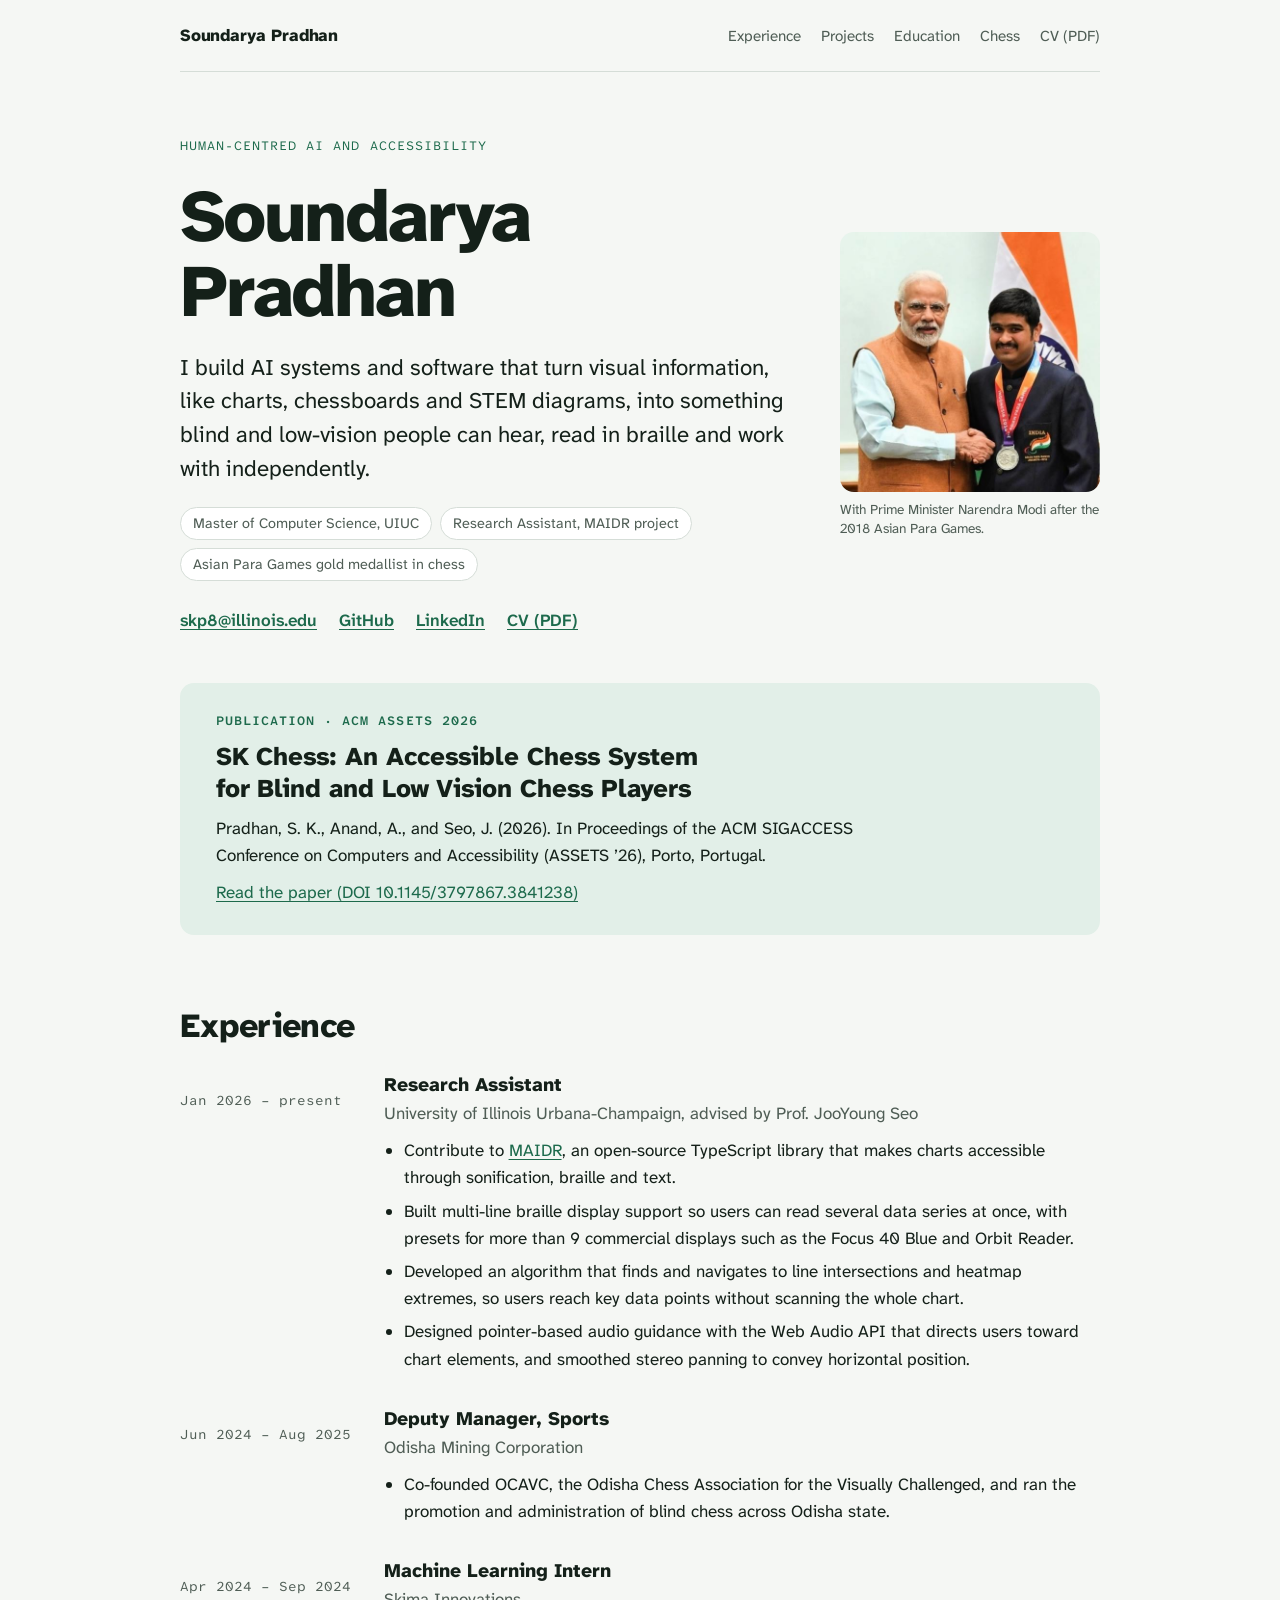
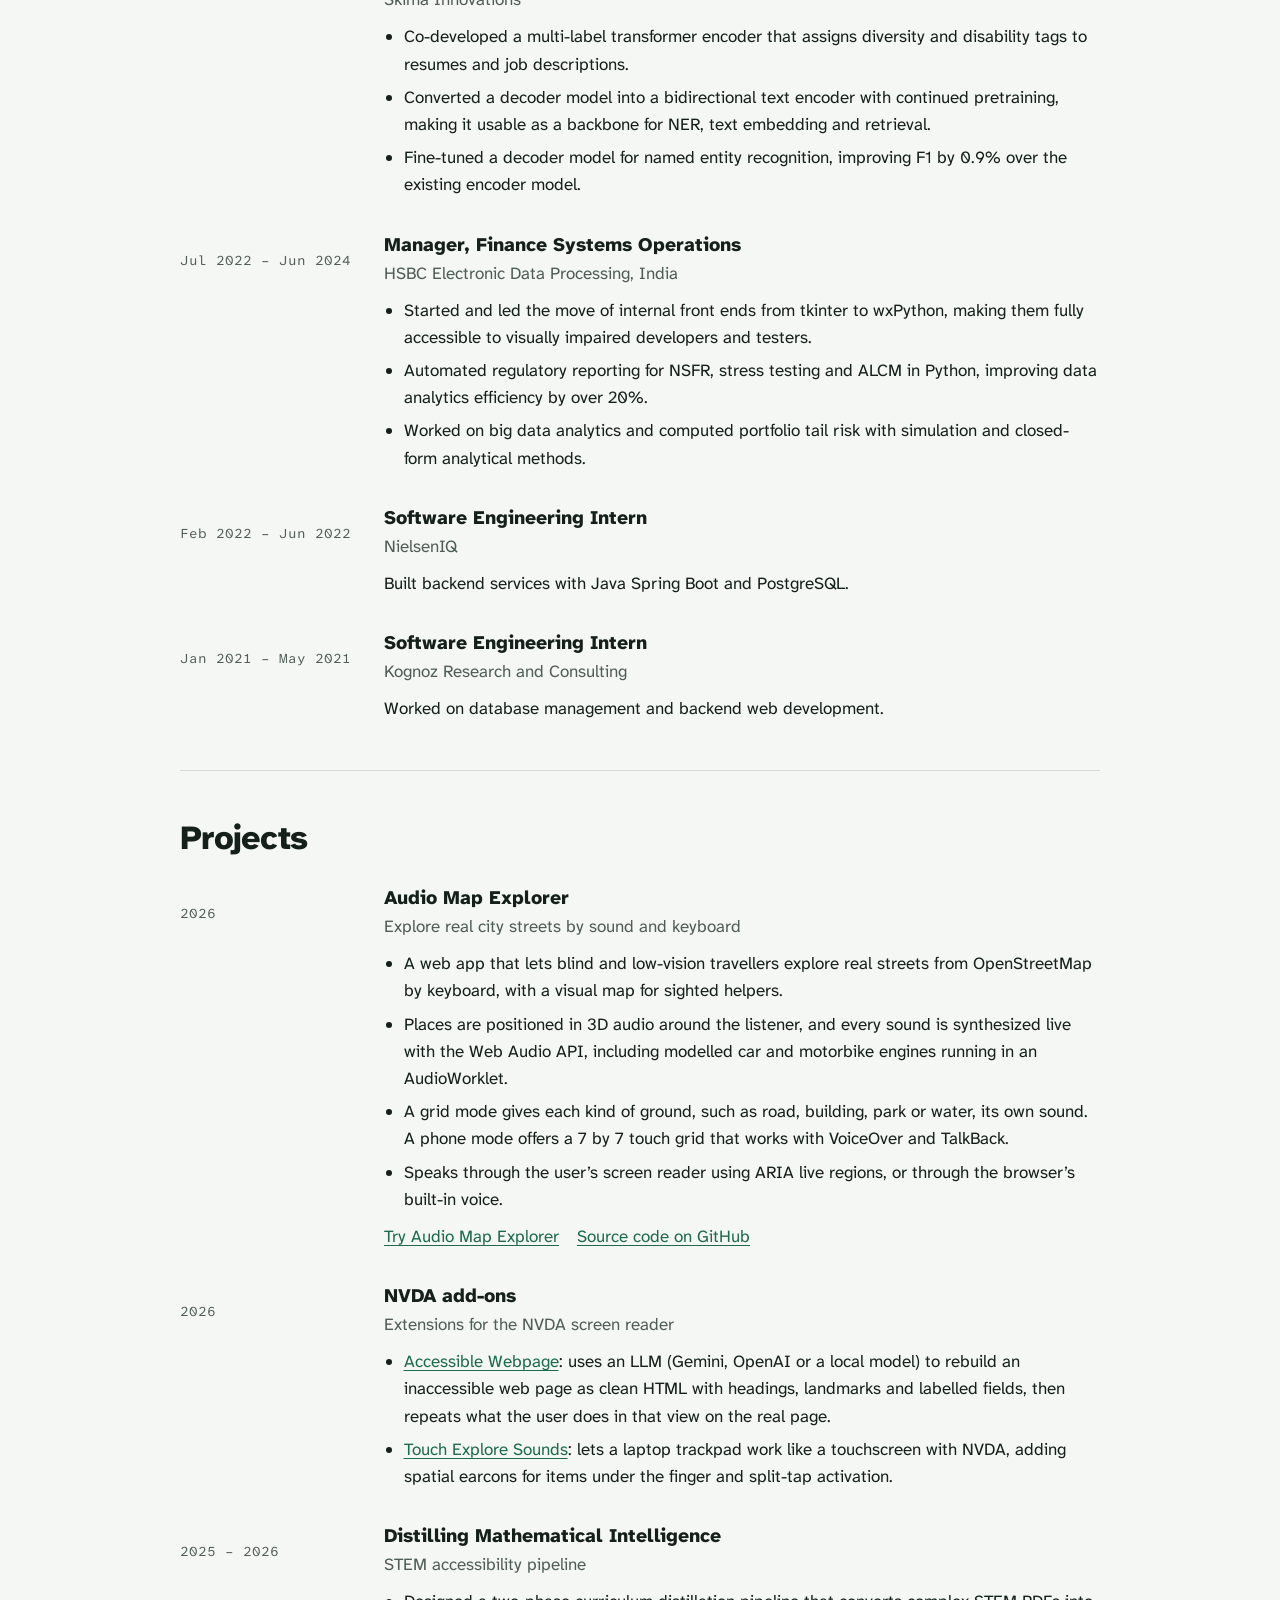
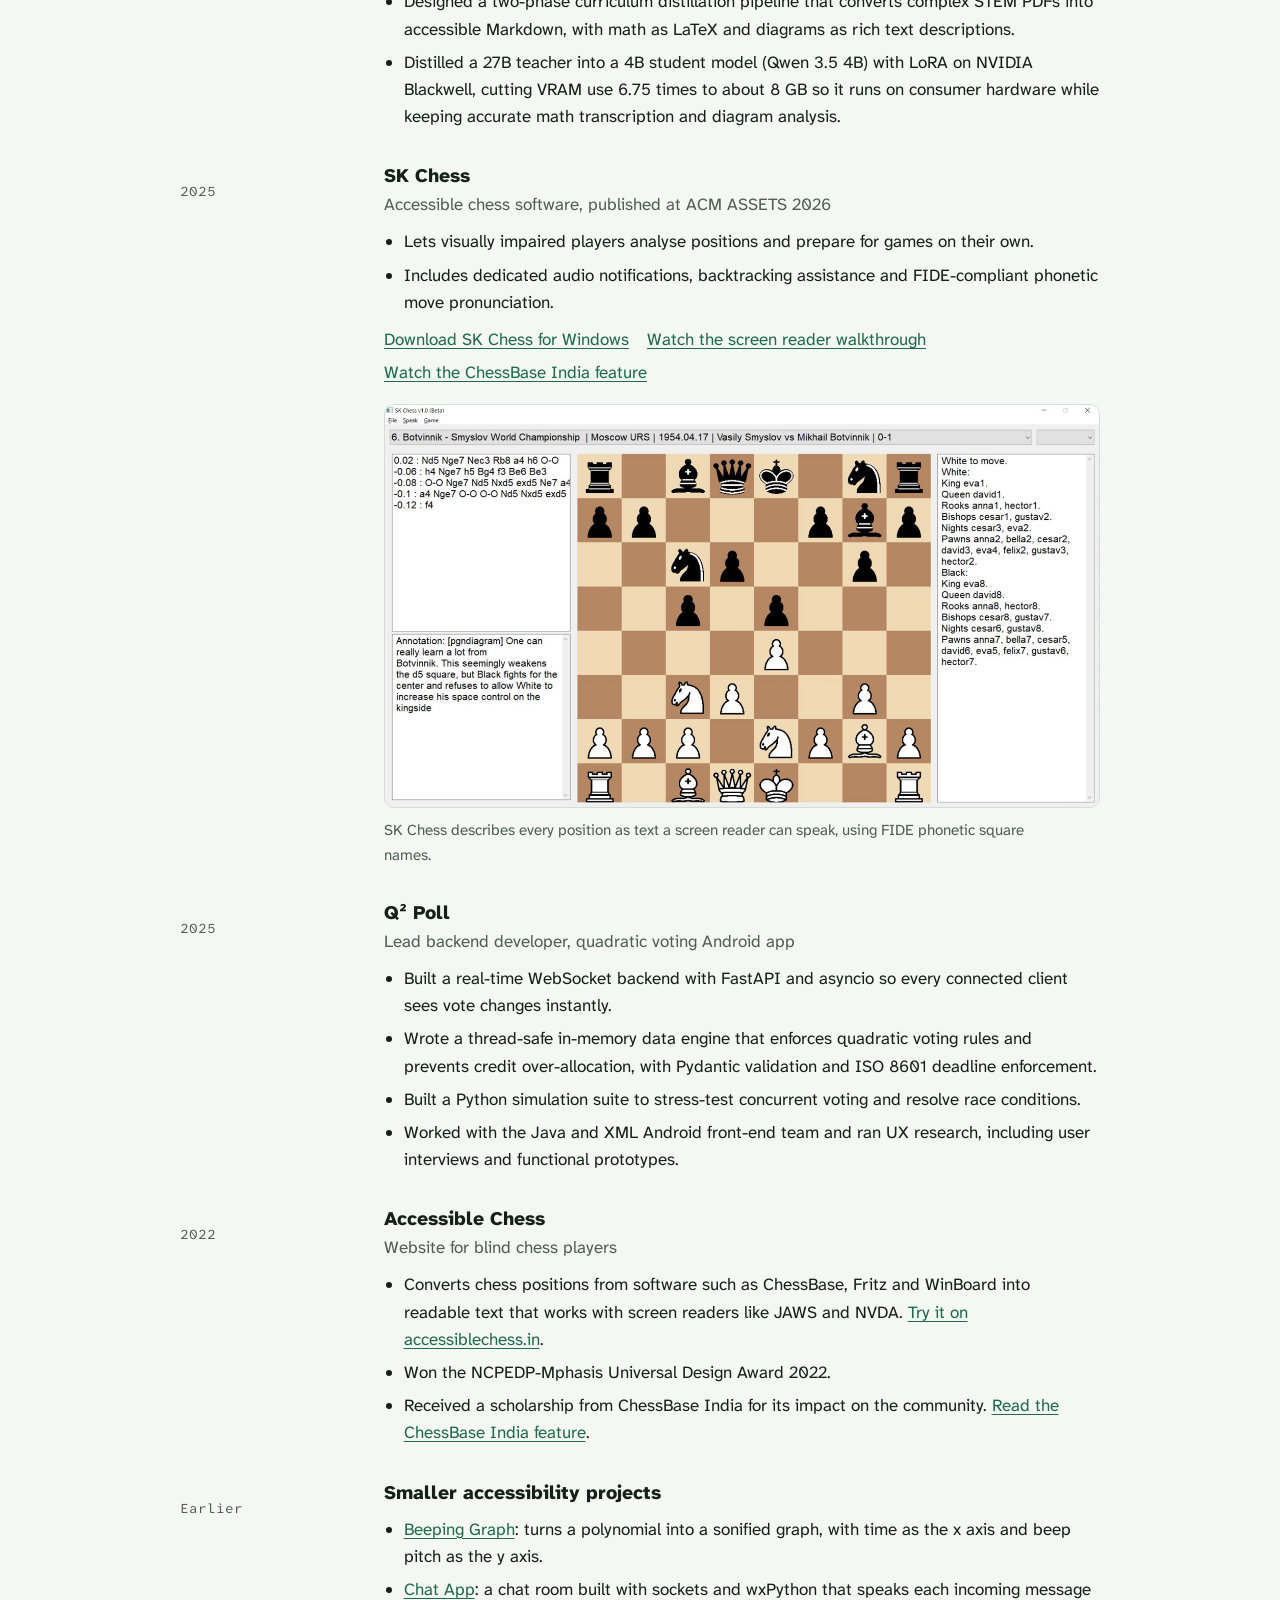
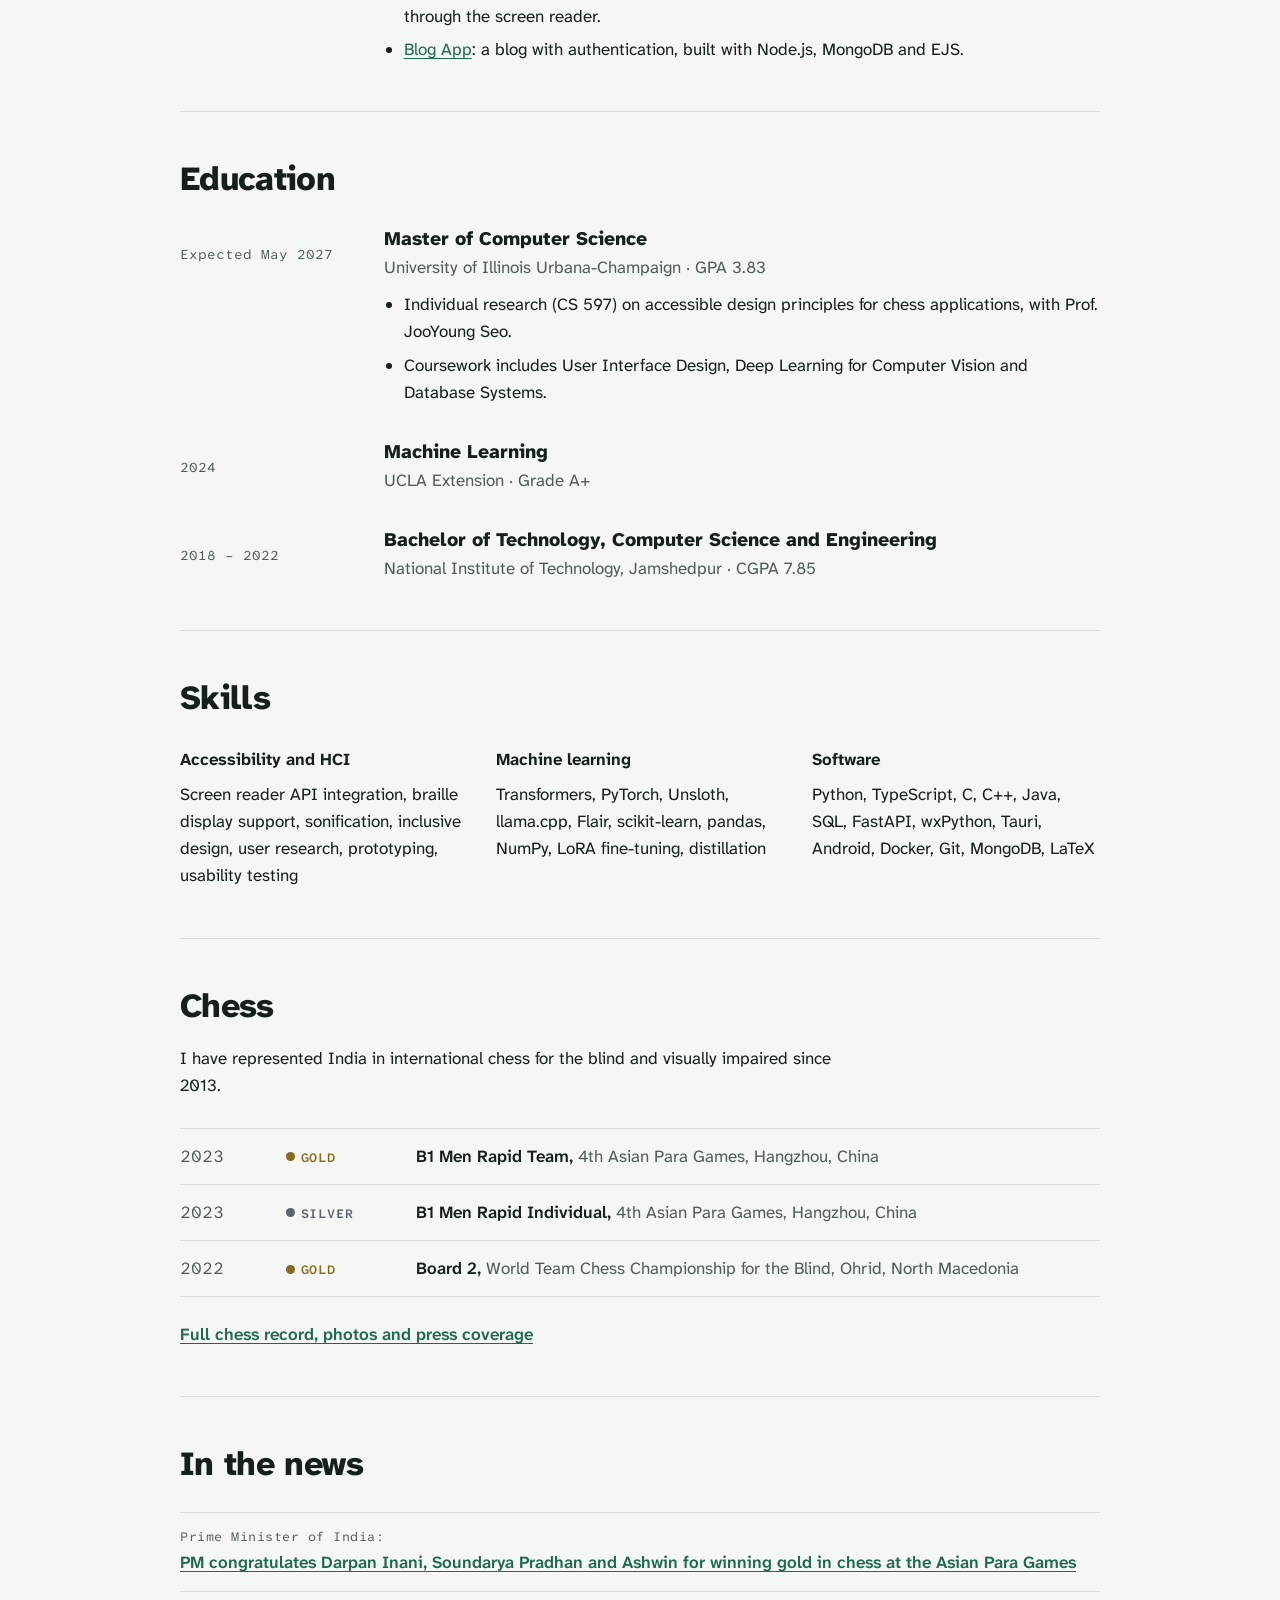
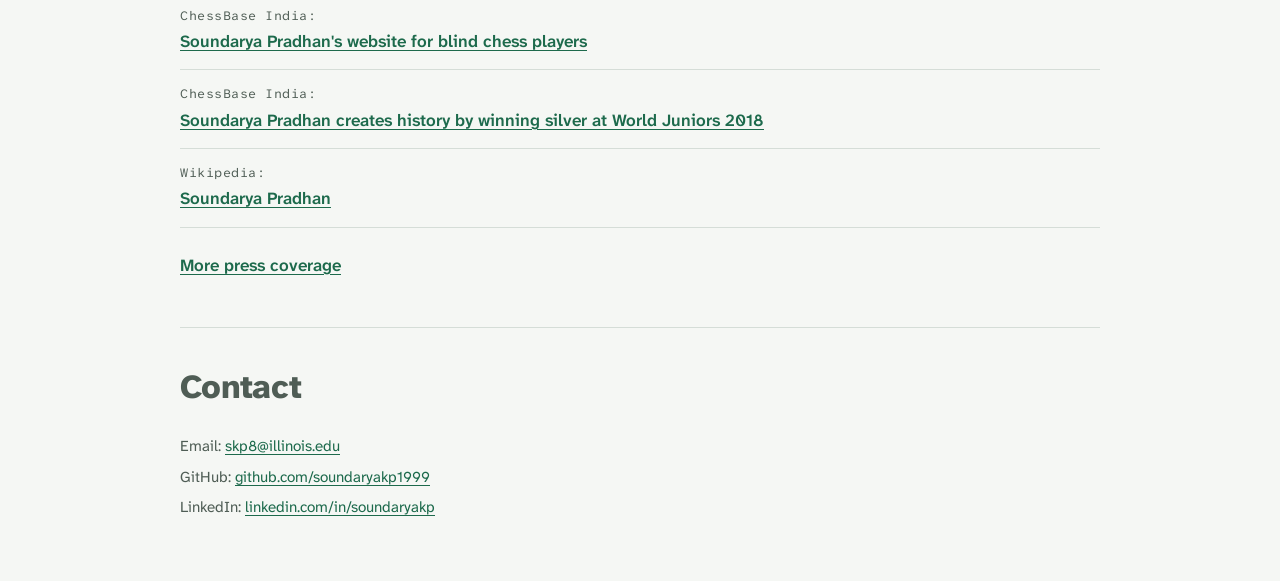
==== index.html @ 27299bbc "Add personal website Home page with research, experience, projects and education, and a chess page w" ====
<!doctype html>
<html lang="en">
<head>
<meta charset="utf-8">
<meta name="viewport" content="width=device-width, initial-scale=1, viewport-fit=cover">
<meta name="description" content="Soundarya Pradhan: UIUC computer science master's student building accessible AI and software for blind and low-vision people, and international para chess medallist.">
<title>Soundarya Pradhan</title>
<link rel="preconnect" href="https://fonts.googleapis.com">
<link rel="preconnect" href="https://fonts.gstatic.com" crossorigin>
<link rel="stylesheet" href="https://fonts.googleapis.com/css2?family=Atkinson+Hyperlegible+Mono:wght@400;600&family=Atkinson+Hyperlegible+Next:ital,wght@0,400;0,600;0,800;1,400&display=swap">
<link rel="stylesheet" href="styles.css">
</head>
<body>
<a class="skip" href="#main">Skip to main content</a>

<div class="wrap">
  <header class="site-header">
    <a class="wordmark" href="index.html">Soundarya Pradhan</a>
    <nav aria-label="Site">
      <ul>
        <li><a href="#experience">Experience</a></li>
        <li><a href="#projects">Projects</a></li>
        <li><a href="#education">Education</a></li>
        <li><a href="chess.html">Chess</a></li>
        <li><a href="Soundarya-Pradhan-CV.pdf">CV (PDF)</a></li>
      </ul>
    </nav>
  </header>

  <main id="main">
    <div class="hero hero-split">
     <div class="hero-text">
      <p class="eyebrow">Human-centred AI and accessibility</p>
      <h1>Soundarya Pradhan</h1>
      <p class="lede">I build AI systems and software that turn visual information, like charts, chessboards and STEM diagrams, into something blind and low-vision people can hear, read in braille and work with independently.</p>
      <ul class="roles" aria-label="Current roles">
        <li>Master of Computer Science, UIUC</li>
        <li>Research Assistant, MAIDR project</li>
        <li>Asian Para Games gold medallist in chess</li>
      </ul>
      <ul class="contact-links" aria-label="Contact and profiles">
        <li><a href="mailto:skp8@illinois.edu">skp8@illinois.edu</a></li>
        <li><a href="https://github.com/soundaryakp1999">GitHub</a></li>
        <li><a href="https://www.linkedin.com/in/soundaryakp">LinkedIn</a></li>
        <li><a href="Soundarya-Pradhan-CV.pdf">CV (PDF)</a></li>
      </ul>
     </div>
      <figure class="portrait">
        <img src="images/soundarya-with-pm-2018.jpg" width="540" height="540"
             alt="Soundarya Pradhan in an India team blazer, wearing the 2018 Asian Para Games silver medal, shakes hands with Prime Minister Narendra Modi in front of the Indian flag.">
        <figcaption>With Prime Minister Narendra Modi after the 2018 Asian Para Games.</figcaption>
      </figure>
    </div>

    <aside class="feature" aria-labelledby="pub-heading">
      <h2 id="pub-heading">Publication · ACM ASSETS 2026</h2>
      <p class="cite-title">SK Chess: An Accessible Chess System for Blind and Low Vision Chess Players</p>
      <p>Pradhan, S. K., Anand, A., and Seo, J. (2026). In Proceedings of the ACM SIGACCESS Conference on Computers and Accessibility (ASSETS ’26), Porto, Portugal.</p>
      <p><a href="https://doi.org/10.1145/3797867.3841238">Read the paper (DOI 10.1145/3797867.3841238)</a></p>
    </aside>

    <section class="block" id="experience" aria-labelledby="experience-heading">
      <h2 class="section-title" id="experience-heading">Experience</h2>
      <div class="entries">
        <article class="entry">
          <p class="when">Jan 2026 – present</p>
          <div>
            <h3>Research Assistant</h3>
            <p class="org">University of Illinois Urbana-Champaign, advised by Prof. JooYoung Seo</p>
            <ul>
              <li>Contribute to <a href="https://ischool.illinois.edu/research/projects/maidr-multimodal-access-and-interactive-data-representation">MAIDR</a>, an open-source TypeScript library that makes charts accessible through sonification, braille and text.</li>
              <li>Built multi-line braille display support so users can read several data series at once, with presets for more than 9 commercial displays such as the Focus 40 Blue and Orbit Reader.</li>
              <li>Developed an algorithm that finds and navigates to line intersections and heatmap extremes, so users reach key data points without scanning the whole chart.</li>
              <li>Designed pointer-based audio guidance with the Web Audio API that directs users toward chart elements, and smoothed stereo panning to convey horizontal position.</li>
            </ul>
          </div>
        </article>

        <article class="entry">
          <p class="when">Jun 2024 – Aug 2025</p>
          <div>
            <h3>Deputy Manager, Sports</h3>
            <p class="org">Odisha Mining Corporation</p>
            <ul>
              <li>Co-founded OCAVC, the Odisha Chess Association for the Visually Challenged, and ran the promotion and administration of blind chess across Odisha state.</li>
            </ul>
          </div>
        </article>

        <article class="entry">
          <p class="when">Apr 2024 – Sep 2024</p>
          <div>
            <h3>Machine Learning Intern</h3>
            <p class="org">Skima Innovations</p>
            <ul>
              <li>Co-developed a multi-label transformer encoder that assigns diversity and disability tags to resumes and job descriptions.</li>
              <li>Converted a decoder model into a bidirectional text encoder with continued pretraining, making it usable as a backbone for NER, text embedding and retrieval.</li>
              <li>Fine-tuned a decoder model for named entity recognition, improving F1 by 0.9% over the existing encoder model.</li>
            </ul>
          </div>
        </article>

        <article class="entry">
          <p class="when">Jul 2022 – Jun 2024</p>
          <div>
            <h3>Manager, Finance Systems Operations</h3>
            <p class="org">HSBC Electronic Data Processing, India</p>
            <ul>
              <li>Started and led the move of internal front ends from tkinter to wxPython, making them fully accessible to visually impaired developers and testers.</li>
              <li>Automated regulatory reporting for NSFR, stress testing and ALCM in Python, improving data analytics efficiency by over 20%.</li>
              <li>Worked on big data analytics and computed portfolio tail risk with simulation and closed-form analytical methods.</li>
            </ul>
          </div>
        </article>

        <article class="entry">
          <p class="when">Feb 2022 – Jun 2022</p>
          <div>
            <h3>Software Engineering Intern</h3>
            <p class="org">NielsenIQ</p>
            <p class="desc">Built backend services with Java Spring Boot and PostgreSQL.</p>
          </div>
        </article>

        <article class="entry">
          <p class="when">Jan 2021 – May 2021</p>
          <div>
            <h3>Software Engineering Intern</h3>
            <p class="org">Kognoz Research and Consulting</p>
            <p class="desc">Worked on database management and backend web development.</p>
          </div>
        </article>
      </div>
    </section>

    <section class="block" id="projects" aria-labelledby="projects-heading">
      <h2 class="section-title" id="projects-heading">Projects</h2>
      <div class="entries">
        <article class="entry">
          <p class="when">2026</p>
          <div>
            <h3>Audio Map Explorer</h3>
            <p class="org">Explore real city streets by sound and keyboard</p>
            <ul>
              <li>A web app that lets blind and low-vision travellers explore real streets from OpenStreetMap by keyboard, with a visual map for sighted helpers.</li>
              <li>Places are positioned in 3D audio around the listener, and every sound is synthesized live with the Web Audio API, including modelled car and motorbike engines running in an AudioWorklet.</li>
              <li>A grid mode gives each kind of ground, such as road, building, park or water, its own sound. A phone mode offers a 7 by 7 touch grid that works with VoiceOver and TalkBack.</li>
              <li>Speaks through the user’s screen reader using ARIA live regions, or through the browser’s built-in voice.</li>
            </ul>
            <p class="meta-links">
              <a href="https://soundaryakp1999.github.io/audio-map/">Try Audio Map Explorer</a>
              <a href="https://github.com/soundaryakp1999/audio-map">Source code on GitHub</a>
            </p>
          </div>
        </article>

        <article class="entry">
          <p class="when">2026</p>
          <div>
            <h3>NVDA add-ons</h3>
            <p class="org">Extensions for the NVDA screen reader</p>
            <ul>
              <li><a href="https://github.com/soundaryakp1999/nvda-accessible-webpage">Accessible Webpage</a>: uses an LLM (Gemini, OpenAI or a local model) to rebuild an inaccessible web page as clean HTML with headings, landmarks and labelled fields, then repeats what the user does in that view on the real page.</li>
              <li><a href="https://github.com/soundaryakp1999/nvda-trackpad-to-touchscreen">Touch Explore Sounds</a>: lets a laptop trackpad work like a touchscreen with NVDA, adding spatial earcons for items under the finger and split-tap activation.</li>
            </ul>
          </div>
        </article>

        <article class="entry">
          <p class="when">2025 – 2026</p>
          <div>
            <h3>Distilling Mathematical Intelligence</h3>
            <p class="org">STEM accessibility pipeline</p>
            <ul>
              <li>Designed a two-phase curriculum distillation pipeline that converts complex STEM PDFs into accessible Markdown, with math as LaTeX and diagrams as rich text descriptions.</li>
              <li>Distilled a 27B teacher into a 4B student model (Qwen 3.5 4B) with LoRA on NVIDIA Blackwell, cutting VRAM use 6.75 times to about 8 GB so it runs on consumer hardware while keeping accurate math transcription and diagram analysis.</li>
            </ul>
          </div>
        </article>

        <article class="entry">
          <p class="when">2025</p>
          <div>
            <h3>SK Chess</h3>
            <p class="org">Accessible chess software, published at ACM ASSETS 2026</p>
            <ul>
              <li>Lets visually impaired players analyse positions and prepare for games on their own.</li>
              <li>Includes dedicated audio notifications, backtracking assistance and FIDE-compliant phonetic move pronunciation.</li>
            </ul>
            <p class="meta-links">
              <a href="https://accessiblechess.in/skchess">Download SK Chess for Windows</a>
              <a href="https://www.youtube.com/watch?v=pfuZWYFI4V0">Watch the screen reader walkthrough</a>
              <a href="https://www.youtube.com/watch?v=SPPnLseRObo">Watch the ChessBase India feature</a>
            </p>
            <figure class="photo shot">
              <img src="images/sk-chess-screenshot.jpg" width="1400" height="788" loading="lazy"
                   alt="SK Chess window showing a chessboard from Botvinnik against Smyslov, 1954. Engine lines are on the left, and the right panel reads the position aloud as text, such as King eva1 and Queen david1.">
              <figcaption>SK Chess describes every position as text a screen reader can speak, using FIDE phonetic square names.</figcaption>
            </figure>
          </div>
        </article>

        <article class="entry">
          <p class="when">2025</p>
          <div>
            <h3>Q² Poll</h3>
            <p class="org">Lead backend developer, quadratic voting Android app</p>
            <ul>
              <li>Built a real-time WebSocket backend with FastAPI and asyncio so every connected client sees vote changes instantly.</li>
              <li>Wrote a thread-safe in-memory data engine that enforces quadratic voting rules and prevents credit over-allocation, with Pydantic validation and ISO 8601 deadline enforcement.</li>
              <li>Built a Python simulation suite to stress-test concurrent voting and resolve race conditions.</li>
              <li>Worked with the Java and XML Android front-end team and ran UX research, including user interviews and functional prototypes.</li>
            </ul>
          </div>
        </article>

        <article class="entry">
          <p class="when">2022</p>
          <div>
            <h3>Accessible Chess</h3>
            <p class="org">Website for blind chess players</p>
            <ul>
              <li>Converts chess positions from software such as ChessBase, Fritz and WinBoard into readable text that works with screen readers like JAWS and NVDA. <a href="https://accessiblechess.in/fenreader">Try it on accessiblechess.in</a>.</li>
              <li>Won the NCPEDP-Mphasis Universal Design Award 2022.</li>
              <li>Received a scholarship from ChessBase India for its impact on the community. <a href="https://chessbase.in/news/Soundarya-Pradhan-website-for-blind-chess-players">Read the ChessBase India feature</a>.</li>
            </ul>
          </div>
        </article>

        <article class="entry">
          <p class="when">Earlier</p>
          <div>
            <h3>Smaller accessibility projects</h3>
            <ul>
              <li><a href="https://github.com/soundaryakp1999/beeping-graph">Beeping Graph</a>: turns a polynomial into a sonified graph, with time as the x axis and beep pitch as the y axis.</li>
              <li><a href="https://github.com/soundaryakp1999/Chat-App">Chat App</a>: a chat room built with sockets and wxPython that speaks each incoming message through the screen reader.</li>
              <li><a href="https://github.com/soundaryakp1999/Blog-app">Blog App</a>: a blog with authentication, built with Node.js, MongoDB and EJS.</li>
            </ul>
          </div>
        </article>
      </div>
    </section>

    <section class="block" id="education" aria-labelledby="education-heading">
      <h2 class="section-title" id="education-heading">Education</h2>
      <div class="entries">
        <article class="entry">
          <p class="when">Expected May 2027</p>
          <div>
            <h3>Master of Computer Science</h3>
            <p class="org">University of Illinois Urbana-Champaign · GPA 3.83</p>
            <ul>
              <li>Individual research (CS 597) on accessible design principles for chess applications, with Prof. JooYoung Seo.</li>
              <li>Coursework includes User Interface Design, Deep Learning for Computer Vision and Database Systems.</li>
            </ul>
          </div>
        </article>
        <article class="entry">
          <p class="when">2024</p>
          <div>
            <h3>Machine Learning</h3>
            <p class="org">UCLA Extension · Grade A+</p>
          </div>
        </article>
        <article class="entry">
          <p class="when">2018 – 2022</p>
          <div>
            <h3>Bachelor of Technology, Computer Science and Engineering</h3>
            <p class="org">National Institute of Technology, Jamshedpur · CGPA 7.85</p>
          </div>
        </article>
      </div>
    </section>

    <section class="block" id="skills" aria-labelledby="skills-heading">
      <h2 class="section-title" id="skills-heading">Skills</h2>
      <div class="skills">
        <div>
          <h3>Accessibility and HCI</h3>
          <p>Screen reader API integration, braille display support, sonification, inclusive design, user research, prototyping, usability testing</p>
        </div>
        <div>
          <h3>Machine learning</h3>
          <p>Transformers, PyTorch, Unsloth, llama.cpp, Flair, scikit-learn, pandas, NumPy, LoRA fine-tuning, distillation</p>
        </div>
        <div>
          <h3>Software</h3>
          <p>Python, TypeScript, C, C++, Java, SQL, FastAPI, wxPython, Tauri, Android, Docker, Git, MongoDB, LaTeX</p>
        </div>
      </div>
    </section>

    <section class="block" id="chess" aria-labelledby="chess-heading">
      <h2 class="section-title" id="chess-heading">Chess</h2>
      <p class="chess-intro">I have represented India in international chess for the blind and visually impaired since 2013.</p>
      <ul class="medals" aria-label="Chess highlights">
        <li><span class="yr">2023</span> <span class="medal gold">Gold</span> <span class="what"><strong>B1 Men Rapid Team,</strong> <span>4th Asian Para Games, Hangzhou, China</span></span></li>
        <li><span class="yr">2023</span> <span class="medal silver">Silver</span> <span class="what"><strong>B1 Men Rapid Individual,</strong> <span>4th Asian Para Games, Hangzhou, China</span></span></li>
        <li><span class="yr">2022</span> <span class="medal gold">Gold</span> <span class="what"><strong>Board 2,</strong> <span>World Team Chess Championship for the Blind, Ohrid, North Macedonia</span></span></li>
      </ul>
      <a class="more-link" href="chess.html">Full chess record, photos and press coverage</a>
    </section>

    <section class="block" id="press" aria-labelledby="press-heading">
      <h2 class="section-title" id="press-heading">In the news</h2>
      <ul class="press">
        <li><span class="src">Prime Minister of India:</span> <a href="https://www.pmindia.gov.in/en/news_updates/pm-congratulates-darpan-inani-soundrya-pradhan-ashwin-for-winning-gold-in-chess-at-asian-para-games/">PM congratulates Darpan Inani, Soundarya Pradhan and Ashwin for winning gold in chess at the Asian Para Games</a></li>
        <li><span class="src">ChessBase India:</span> <a href="https://chessbase.in/news/Soundarya-Pradhan-website-for-blind-chess-players">Soundarya Pradhan's website for blind chess players</a></li>
        <li><span class="src">ChessBase India:</span> <a href="https://chessbase.in/news/Soundarya_Silver_at_World_Juniors_2018">Soundarya Pradhan creates history by winning silver at World Juniors 2018</a></li>
        <li><span class="src">Wikipedia:</span> <a href="https://en.wikipedia.org/wiki/Soundarya_Pradhan">Soundarya Pradhan</a></li>
      </ul>
      <a class="more-link" href="chess.html#press">More press coverage</a>
    </section>
  </main>

  <footer id="contact" aria-labelledby="contact-heading">
    <h2 class="section-title" id="contact-heading">Contact</h2>
    <p>Email: <a href="mailto:skp8@illinois.edu">skp8@illinois.edu</a></p>
    <p>GitHub: <a href="https://github.com/soundaryakp1999">github.com/soundaryakp1999</a></p>
    <p>LinkedIn: <a href="https://www.linkedin.com/in/soundaryakp">linkedin.com/in/soundaryakp</a></p>
  </footer>
</div>
</body>
</html>
---- styles.css ----
:root {
  --bg: #f5f7f4;
  --surface: #ffffff;
  --ink: #142019;
  --muted: #4f5d55;
  --line: #d5ddd7;
  --accent: #1d6a4c;
  --accent-ink: #ffffff;
  --accent-soft: #e2efe8;
  --gold: #8a6a17;
  --silver: #5a6470;
  --bronze: #8c5530;
  --focus: #1d6a4c;
  --sans: "Atkinson Hyperlegible Next", "Atkinson Hyperlegible", Verdana, "Segoe UI", sans-serif;
  --mono: "Atkinson Hyperlegible Mono", ui-monospace, "Cascadia Mono", Consolas, monospace;
  color-scheme: light;
}
@media (prefers-color-scheme: dark) {
  :root:not([data-theme="light"]) {
    --bg: #0f1512;
    --surface: #16201b;
    --ink: #e5ece7;
    --muted: #a3b2a9;
    --line: #2a3832;
    --accent: #74d1a6;
    --accent-ink: #0f1512;
    --accent-soft: #1b3027;
    --gold: #e2bf5c;
    --silver: #b9c2cc;
    --bronze: #e09a68;
    --focus: #74d1a6;
    color-scheme: dark;
  }
}
:root[data-theme="dark"] {
  --bg: #0f1512;
  --surface: #16201b;
  --ink: #e5ece7;
  --muted: #a3b2a9;
  --line: #2a3832;
  --accent: #74d1a6;
  --accent-ink: #0f1512;
  --accent-soft: #1b3027;
  --gold: #e2bf5c;
  --silver: #b9c2cc;
  --bronze: #e09a68;
  --focus: #74d1a6;
  color-scheme: dark;
}

* { box-sizing: border-box; }
html { scroll-behavior: smooth; }
@media (prefers-reduced-motion: reduce) { html { scroll-behavior: auto; } }
body {
  margin: 0;
  background: var(--bg);
  color: var(--ink);
  font-family: var(--sans);
  font-size: 1.0625rem;
  line-height: 1.6;
  padding-inline: 20px;
}
a { color: var(--accent); text-underline-offset: 0.18em; text-decoration-thickness: 1px; }
a:hover { text-decoration-thickness: 2px; }
:focus-visible { outline: 3px solid var(--focus); outline-offset: 3px; border-radius: 2px; }

.skip {
  position: absolute; left: 12px; top: -100px;
  background: var(--accent); color: var(--accent-ink);
  padding: 10px 16px; border-radius: 6px; font-weight: 600; z-index: 10;
}
.skip:focus { top: 12px; }

.wrap { max-width: 920px; margin-inline: auto; }

/* Header + nav */
.site-header {
  display: flex; flex-wrap: wrap; align-items: center; justify-content: space-between;
  gap: 12px 24px; padding-block: 22px; border-bottom: 1px solid var(--line);
}
.wordmark { font-weight: 800; color: var(--ink); text-decoration: none; letter-spacing: -0.01em; }
.site-header nav ul { display: flex; flex-wrap: wrap; gap: 4px 20px; list-style: none; margin: 0; padding: 0; }
.site-header nav a { color: var(--muted); text-decoration: none; font-size: 0.95rem; }
.site-header nav a:hover { color: var(--ink); text-decoration: underline; }

/* Hero */
.hero { padding-block: 64px 48px; display: grid; gap: 22px; }
.eyebrow {
  font-family: var(--mono); font-size: 0.8rem; letter-spacing: 0.08em; text-transform: uppercase;
  color: var(--accent); margin: 0;
}
h1 {
  font-size: clamp(2.6rem, 8vw, 4.6rem); line-height: 1.02; font-weight: 800;
  letter-spacing: -0.03em; margin: 0; text-wrap: balance;
}
.lede { font-size: clamp(1.15rem, 2.4vw, 1.4rem); line-height: 1.5; max-width: 34em; margin: 0; text-wrap: pretty; }
.roles { display: flex; flex-wrap: wrap; gap: 8px; list-style: none; padding: 0; margin: 0; }
.roles li {
  font-size: 0.9rem; padding: 4px 12px; border: 1px solid var(--line); border-radius: 999px;
  background: var(--surface); color: var(--muted);
}
.contact-links { display: flex; flex-wrap: wrap; gap: 10px 22px; list-style: none; padding: 0; margin: 4px 0 0; }
.contact-links a { font-weight: 600; }

/* Feature: publication */
.feature {
  background: var(--accent-soft); border-radius: 14px; padding: 28px clamp(20px, 4vw, 36px);
  display: grid; gap: 10px; margin-bottom: 24px;
}
.feature h2 { font-size: 0.8rem; font-family: var(--mono); letter-spacing: 0.08em; text-transform: uppercase; color: var(--accent); margin: 0; font-weight: 600; }
.feature .cite-title { font-size: clamp(1.25rem, 3vw, 1.6rem); font-weight: 800; line-height: 1.25; margin: 0; text-wrap: balance; }
.feature p { margin: 0; max-width: 62ch; }

/* Sections */
section.block { padding-block: 48px; border-top: 1px solid var(--line); }
section.block:first-of-type { border-top: 0; }
h2.section-title {
  font-size: clamp(1.6rem, 4vw, 2.1rem); font-weight: 800; letter-spacing: -0.02em;
  margin: 0 0 28px; line-height: 1.15;
}
.entries { display: grid; gap: 34px; }
.entry { display: grid; grid-template-columns: 11rem 1fr; gap: 6px 28px; }
.entry .when {
  font-family: var(--mono); font-size: 0.85rem; color: var(--muted);
  font-variant-numeric: tabular-nums; padding-top: 0.25em;
}
.entry h3 { font-size: 1.2rem; margin: 0; line-height: 1.3; font-weight: 800; }
.entry .org { margin: 2px 0 0; color: var(--muted); }
.entry ul { margin: 10px 0 0; padding-left: 1.15em; display: grid; gap: 6px; max-width: 65ch; }
.entry p.desc { margin: 10px 0 0; max-width: 65ch; }
.entry .meta-links { margin: 10px 0 0; display: flex; flex-wrap: wrap; gap: 6px 18px; }
@media (max-width: 640px) {
  .entry { grid-template-columns: 1fr; }
  .entry .when { order: -1; padding-top: 0; }
}

/* Skills */
.skills { display: grid; grid-template-columns: repeat(auto-fit, minmax(240px, 1fr)); gap: 28px; }
.skills h3 { font-size: 1.05rem; margin: 0 0 8px; }
.skills p { margin: 0; color: var(--ink); }

/* Chess */
.chess-intro { max-width: 62ch; margin: -8px 0 28px; }
.medals { list-style: none; padding: 0; margin: 0; display: grid; gap: 0; border-top: 1px solid var(--line); }
.medals li {
  display: grid; grid-template-columns: 5.5rem 7rem 1fr; gap: 4px 18px; align-items: baseline;
  padding-block: 14px; border-bottom: 1px solid var(--line);
}
.medals .yr { font-family: var(--mono); color: var(--muted); font-variant-numeric: tabular-nums; }
.medal { font-family: var(--mono); font-size: 0.8rem; font-weight: 600; letter-spacing: 0.06em; text-transform: uppercase; }
.medal::before { content: ""; display: inline-block; width: 0.7em; height: 0.7em; border-radius: 50%; background: currentColor; margin-right: 0.45em; vertical-align: 0.02em; }
.medal.gold { color: var(--gold); }
.medal.silver { color: var(--silver); }
.medal.bronze { color: var(--bronze); }
.medal.champ { color: var(--accent); }
.medals .what strong { font-weight: 600; }
.medals .what span { color: var(--muted); }
@media (max-width: 560px) {
  .medals li { grid-template-columns: 4rem 1fr; }
  .medals .what { grid-column: 1 / -1; }
}
h3.sub { font-size: 1.15rem; margin: 36px 0 12px; }
.plain-list { margin: 0; padding-left: 1.15em; display: grid; gap: 8px; max-width: 65ch; }

footer { padding-block: 40px 56px; border-top: 1px solid var(--line); color: var(--muted); font-size: 0.95rem; }
footer p { margin: 0 0 6px; }

/* Current page in nav */
.site-header nav a[aria-current="page"] { color: var(--ink); font-weight: 600; text-decoration: underline; text-decoration-thickness: 2px; }

/* Page intro for subpages */
.page-intro { padding-block: 56px 32px; display: grid; gap: 18px; }
.page-intro h1 { font-size: clamp(2.3rem, 7vw, 3.8rem); }

/* Stats row (chess page) */
.stats { display: grid; grid-template-columns: repeat(auto-fit, minmax(150px, 1fr)); gap: 12px; list-style: none; padding: 0; margin: 8px 0 0; }
.stats li { background: var(--surface); border: 1px solid var(--line); border-radius: 10px; padding: 14px 16px; display: grid; gap: 2px; }
.stats .num { font-size: 1.9rem; font-weight: 800; line-height: 1.1; font-variant-numeric: tabular-nums; }
.stats .lbl { color: var(--muted); font-size: 0.92rem; }

/* Medal labels used for placings */
.medal.place { color: var(--muted); }

/* Photos */
.photos { display: grid; gap: 36px; }
figure.photo { margin: 0; display: grid; gap: 10px; }
figure.photo img { width: 100%; height: auto; border-radius: 10px; display: block; background: var(--line); }
figure.photo figcaption { color: var(--muted); font-size: 0.95rem; max-width: 65ch; }
figure.photo figcaption .credit { display: block; font-family: var(--mono); font-size: 0.8rem; margin-top: 4px; }

/* Press list */
.press { list-style: none; padding: 0; margin: 0; display: grid; gap: 0; border-top: 1px solid var(--line); }
.press li { padding-block: 14px; border-bottom: 1px solid var(--line); display: grid; gap: 2px; }
.press .src { font-family: var(--mono); font-size: 0.8rem; color: var(--muted); letter-spacing: 0.04em; }
.press a { font-weight: 600; }

/* Call-to-action link */
.more-link { display: inline-block; margin-top: 24px; font-weight: 600; }

/* Hero with portrait */
.hero-split { grid-template-columns: 1fr minmax(180px, 260px); align-items: center; gap: 22px 48px; }
.hero-text { display: grid; gap: 22px; }
figure.portrait { margin: 0; display: grid; gap: 8px; }
figure.portrait img { width: 100%; height: auto; aspect-ratio: 1; object-fit: cover; border-radius: 14px; display: block; background: var(--line); }
figure.portrait figcaption { color: var(--muted); font-size: 0.85rem; line-height: 1.4; }
@media (max-width: 720px) {
  .hero-split { grid-template-columns: 1fr; }
  figure.portrait { max-width: 260px; }
}

/* Screenshot inside a project entry */
figure.shot { margin-top: 18px; }
figure.shot img { border: 1px solid var(--line); }

/* Square photo in gallery */
figure.photo-narrow { max-width: 420px; }
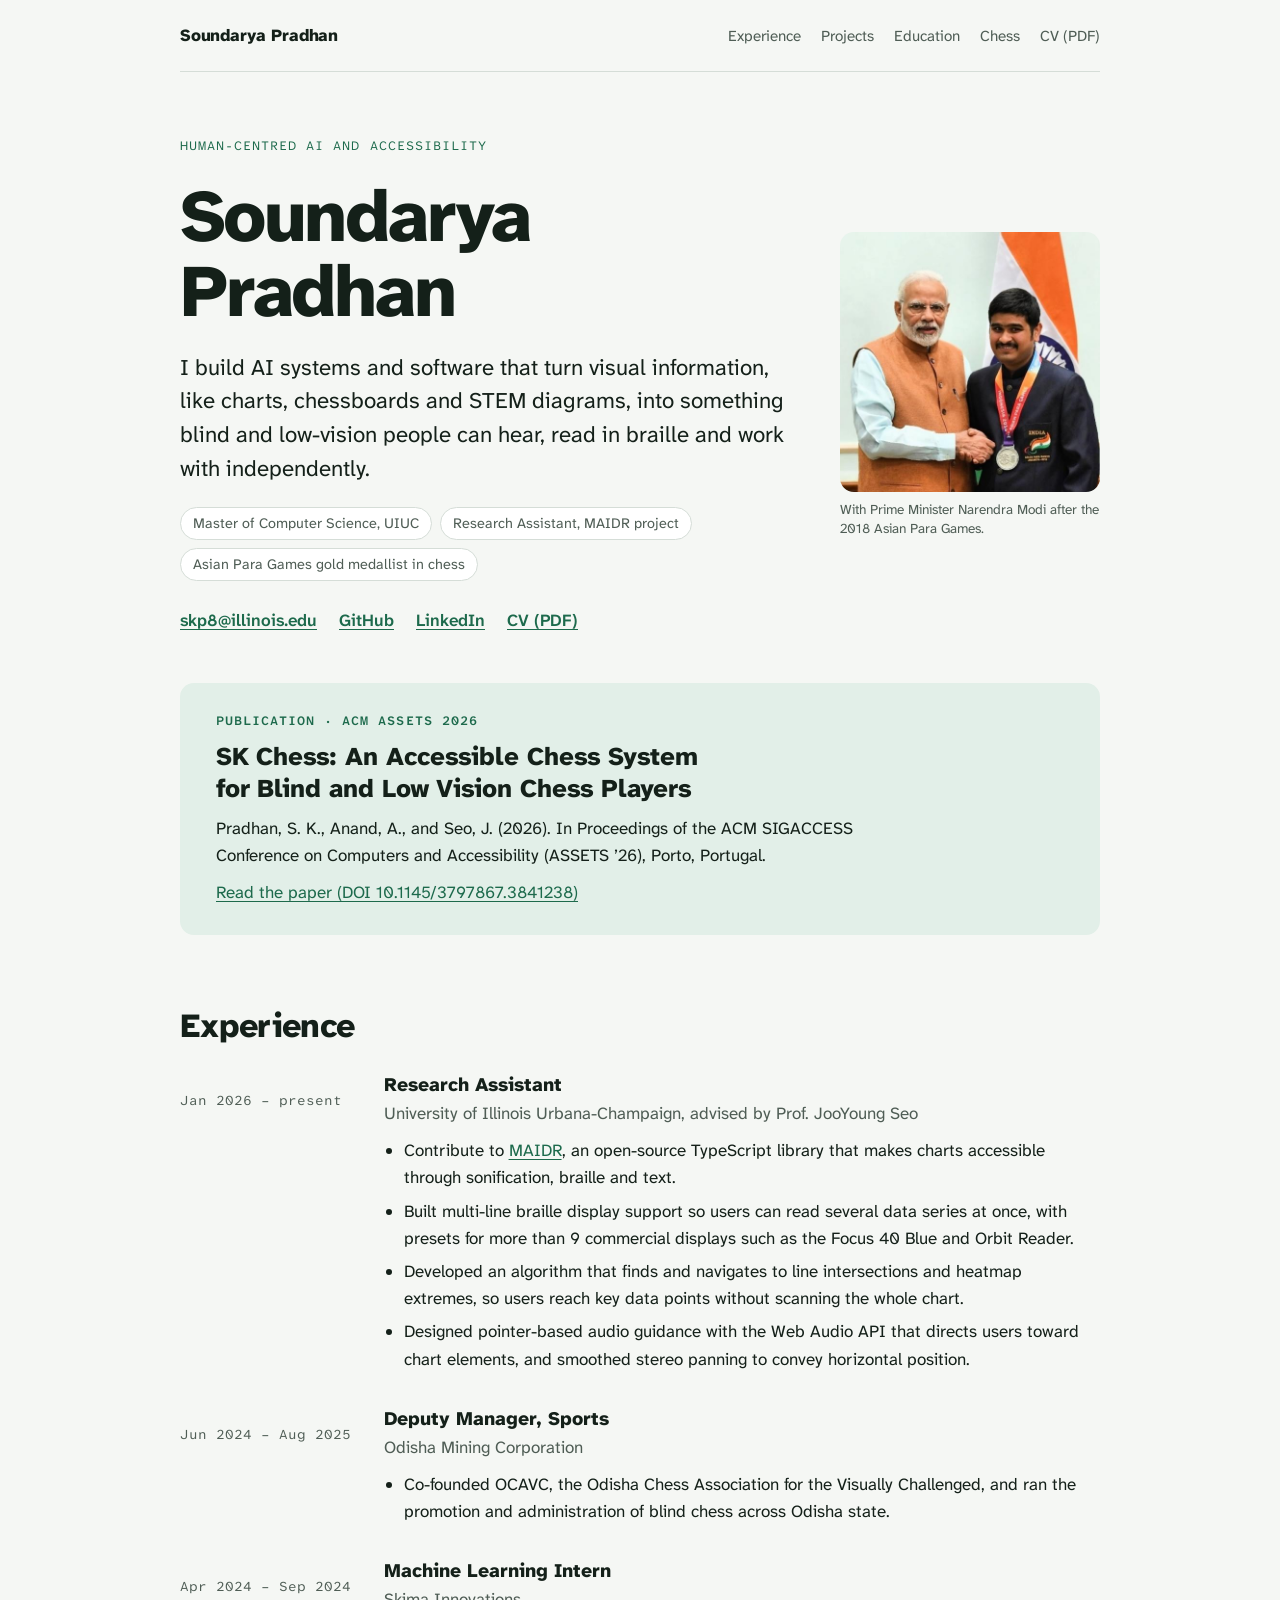
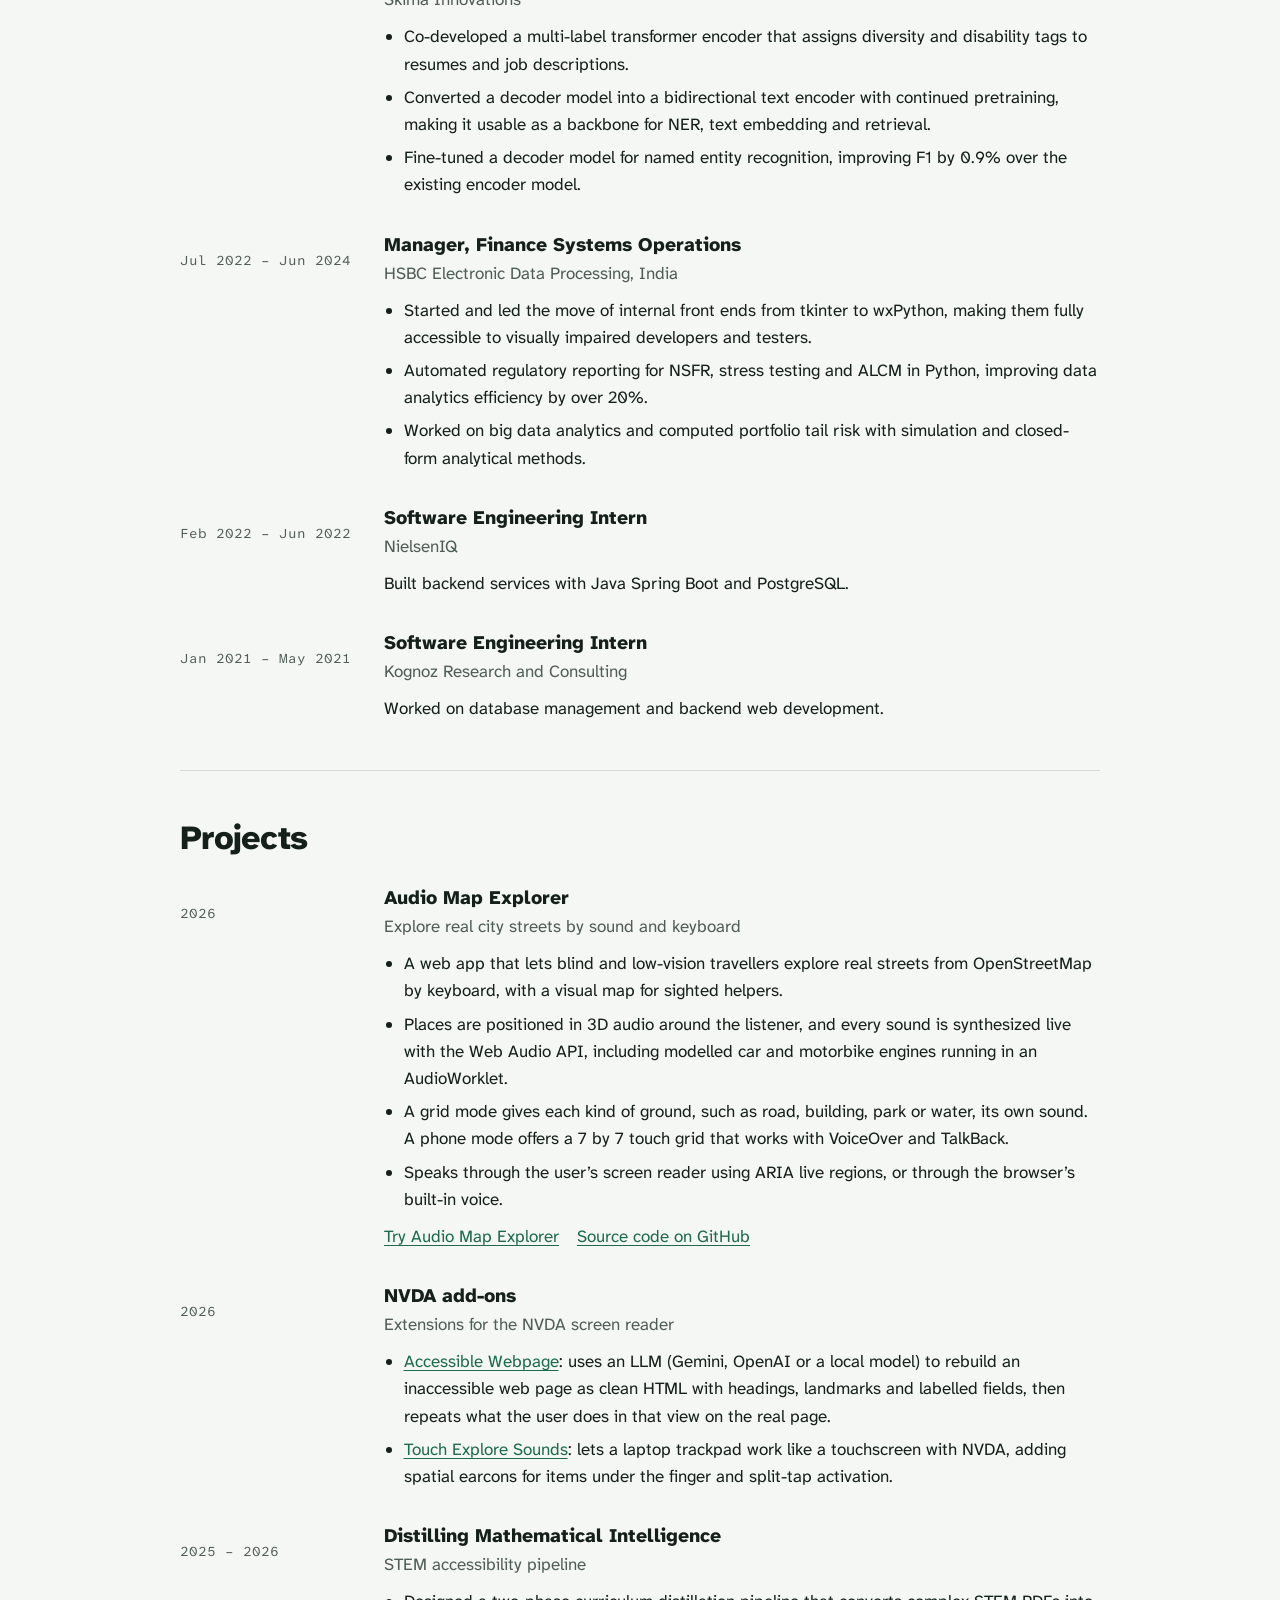
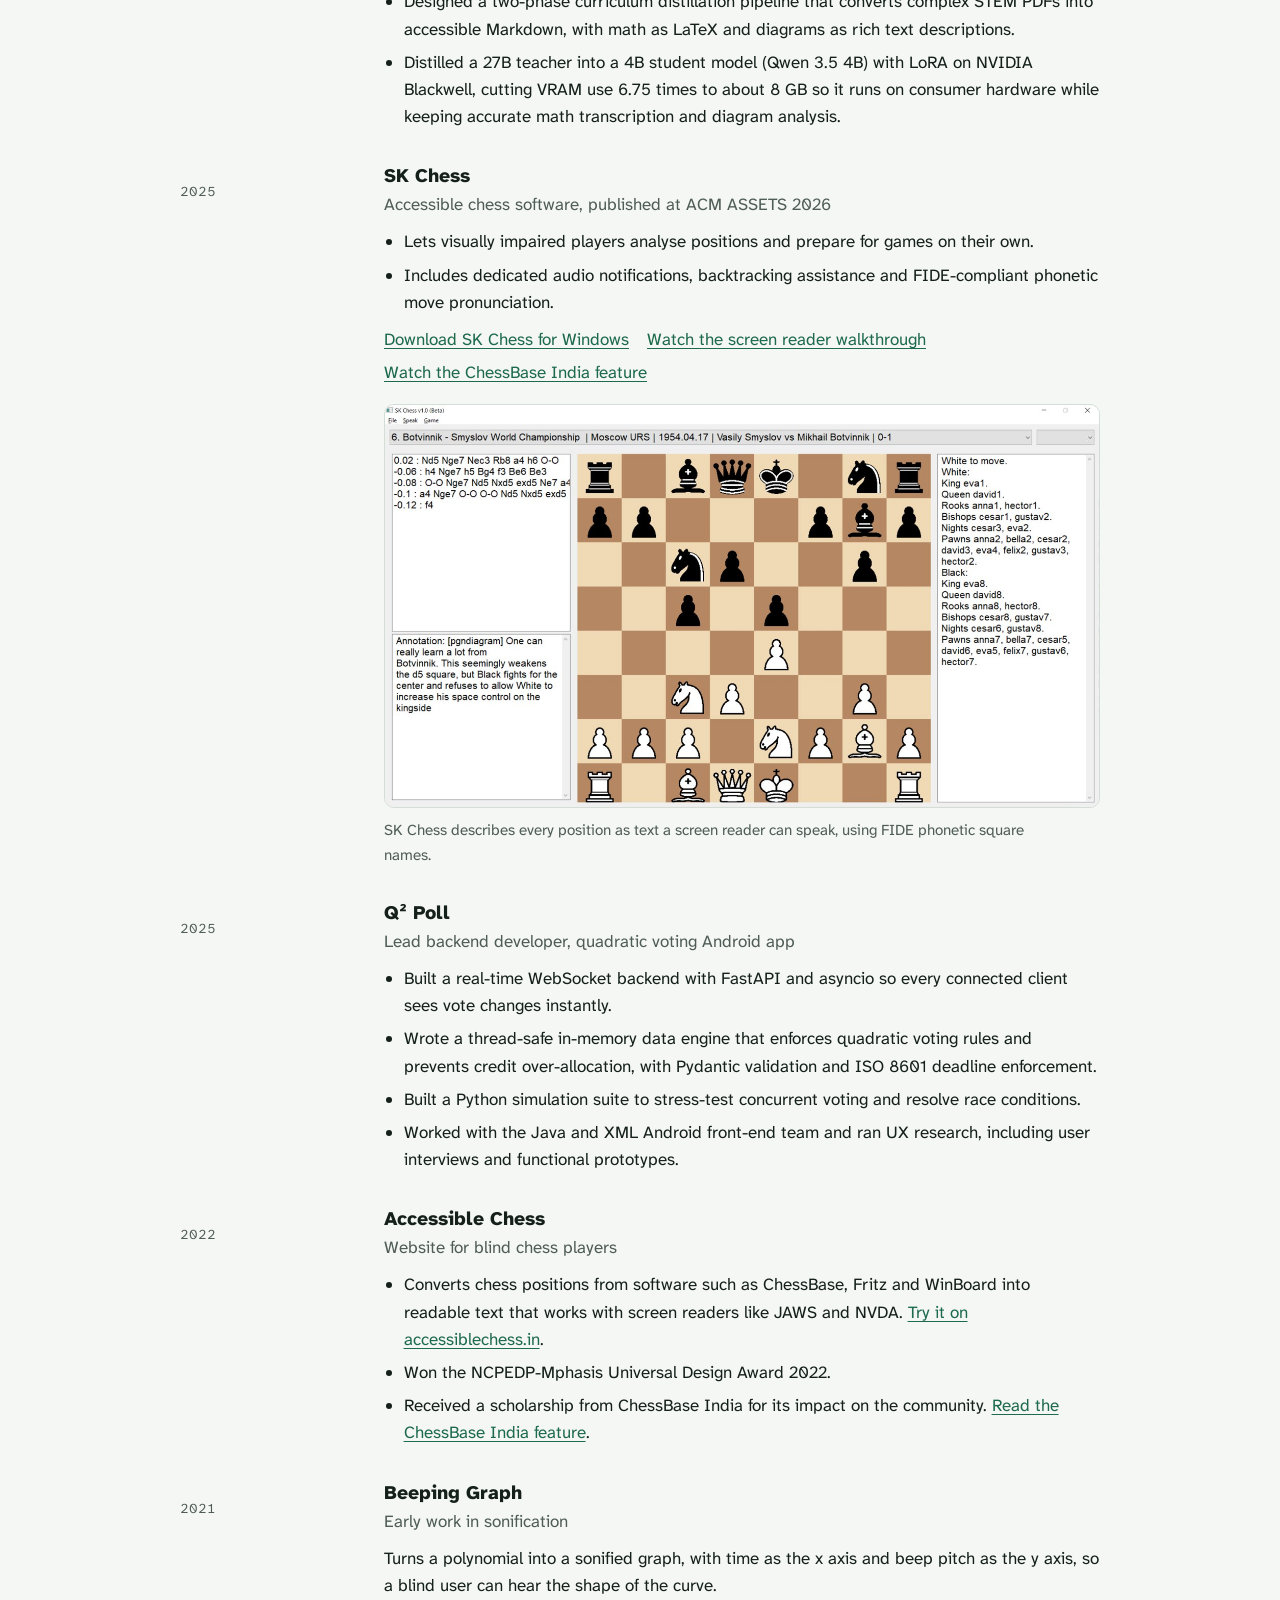
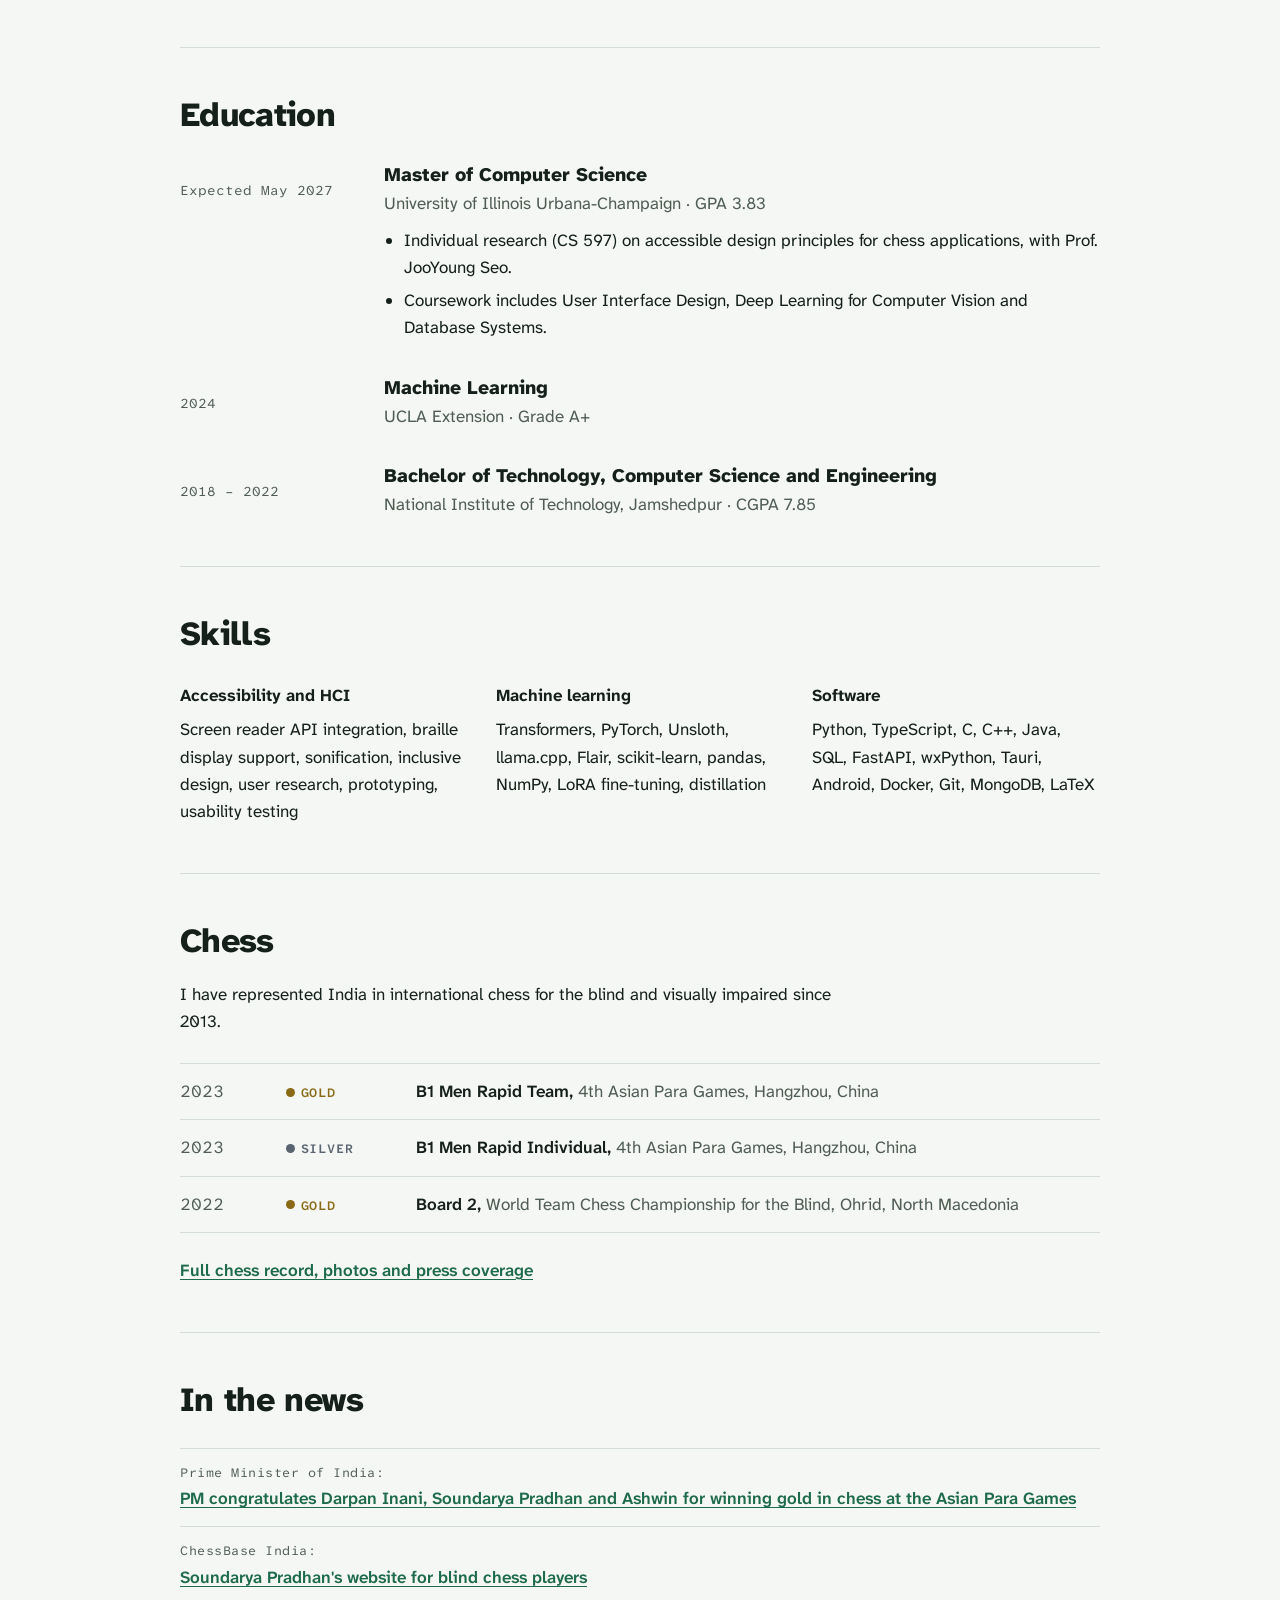
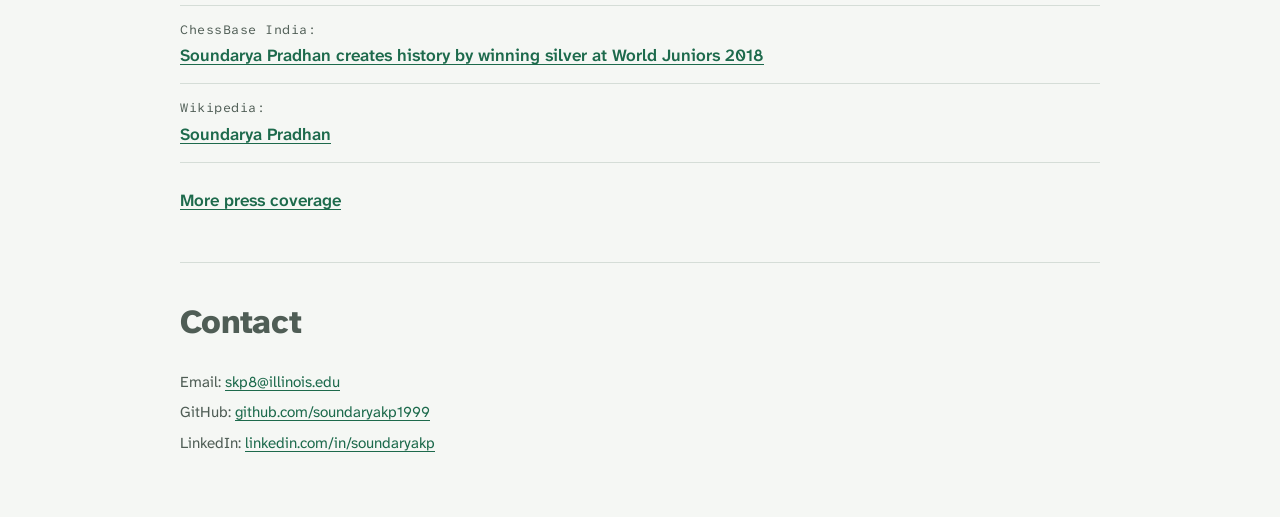
==== commit 9e8f40af: "Trim early projects to Beeping Graph Remove the Blog App and Chat App, and drop the link to the priv" ====
--- a/index.html
+++ b/index.html
@@ -228,14 +228,11 @@
         </article>
 
         <article class="entry">
-          <p class="when">Earlier</p>
-          <div>
-            <h3>Smaller accessibility projects</h3>
-            <ul>
-              <li><a href="https://github.com/soundaryakp1999/beeping-graph">Beeping Graph</a>: turns a polynomial into a sonified graph, with time as the x axis and beep pitch as the y axis.</li>
-              <li><a href="https://github.com/soundaryakp1999/Chat-App">Chat App</a>: a chat room built with sockets and wxPython that speaks each incoming message through the screen reader.</li>
-              <li><a href="https://github.com/soundaryakp1999/Blog-app">Blog App</a>: a blog with authentication, built with Node.js, MongoDB and EJS.</li>
-            </ul>
+          <p class="when">2021</p>
+          <div>
+            <h3>Beeping Graph</h3>
+            <p class="org">Early work in sonification</p>
+            <p class="desc">Turns a polynomial into a sonified graph, with time as the x axis and beep pitch as the y axis, so a blind user can hear the shape of the curve.</p>
           </div>
         </article>
       </div>
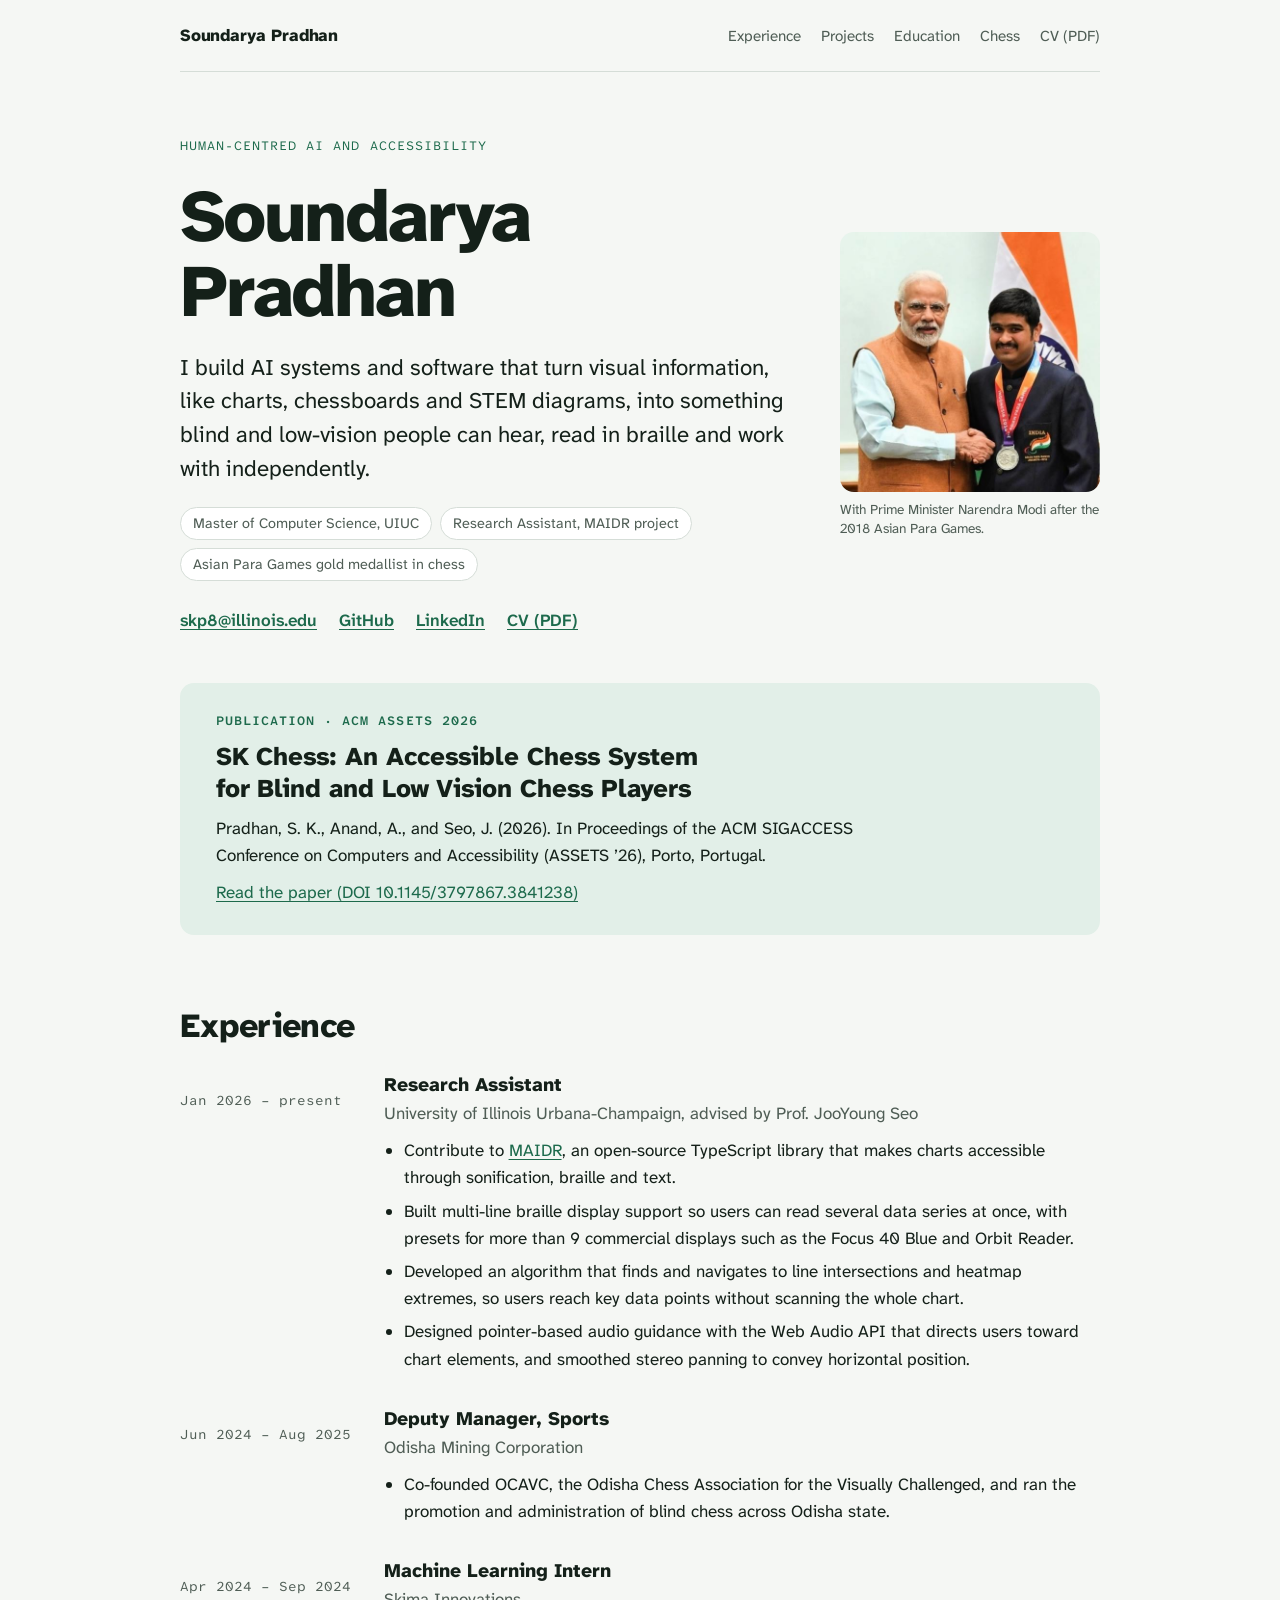
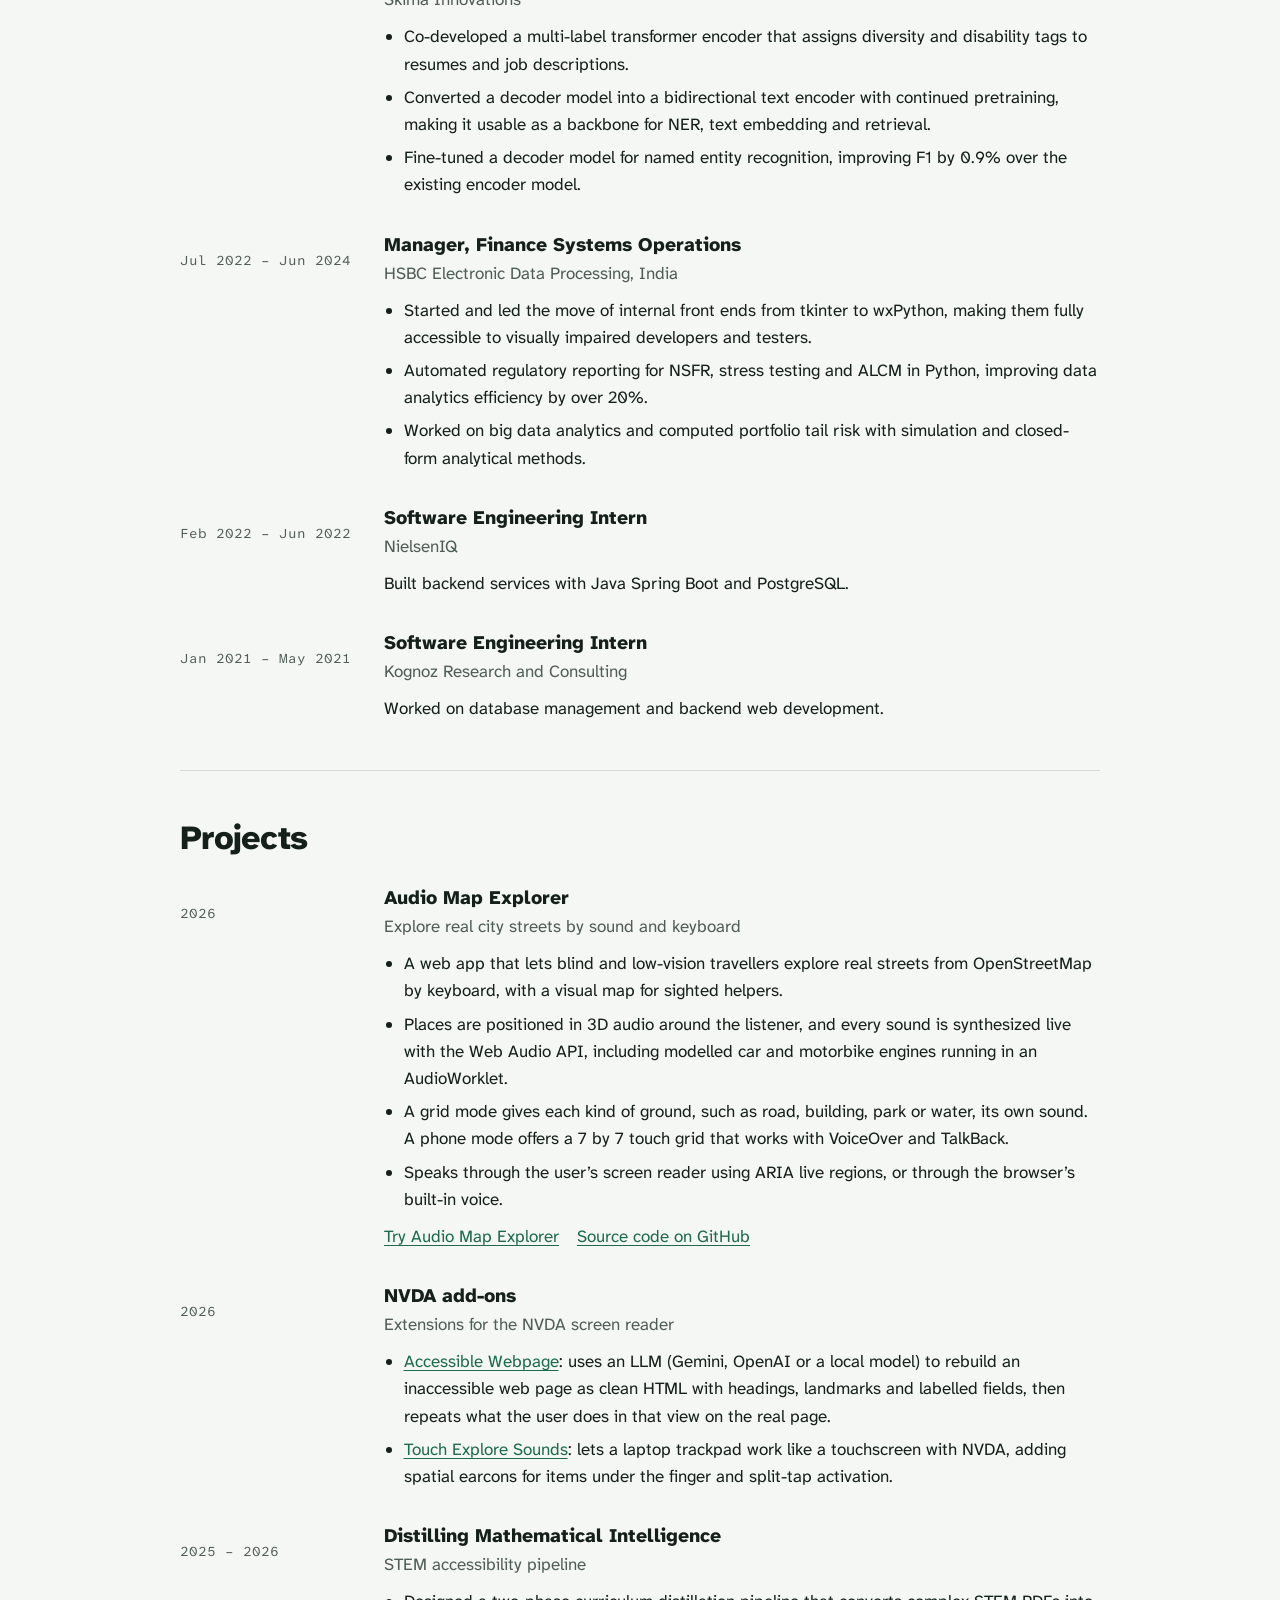
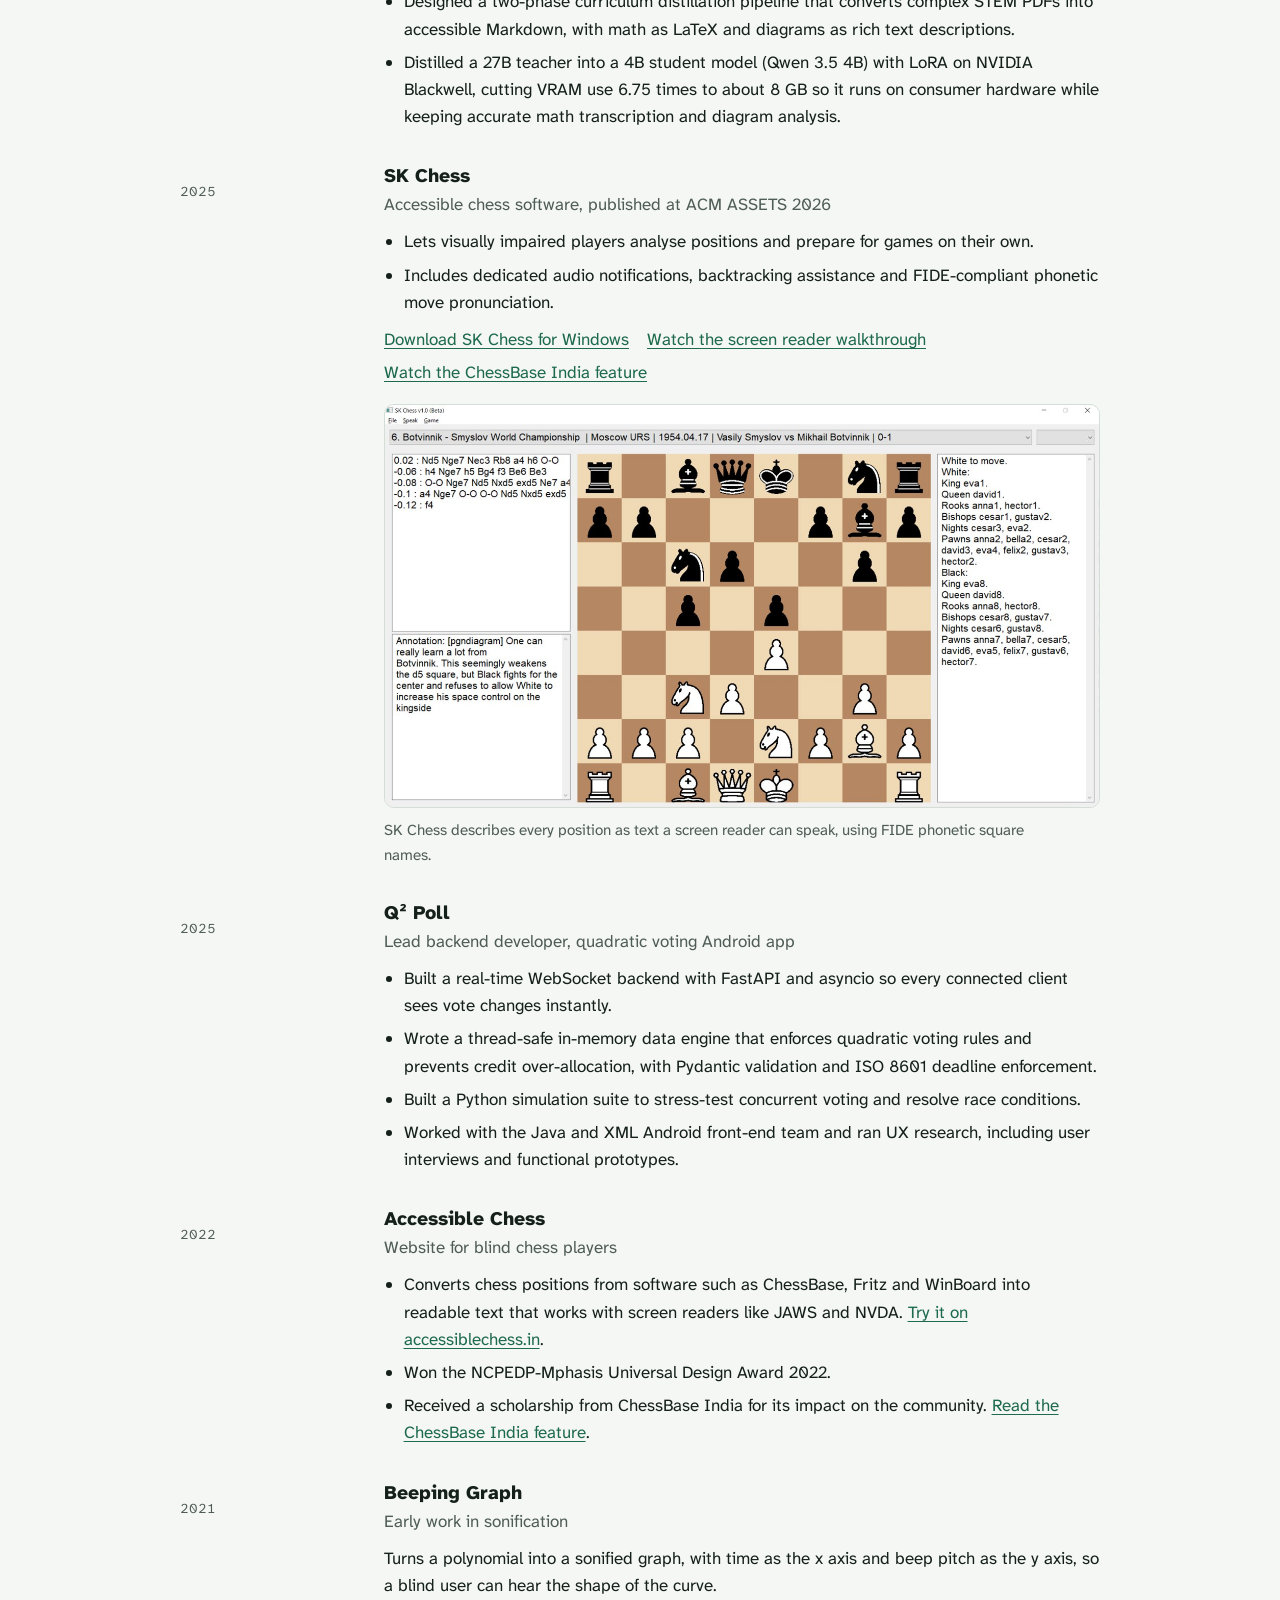
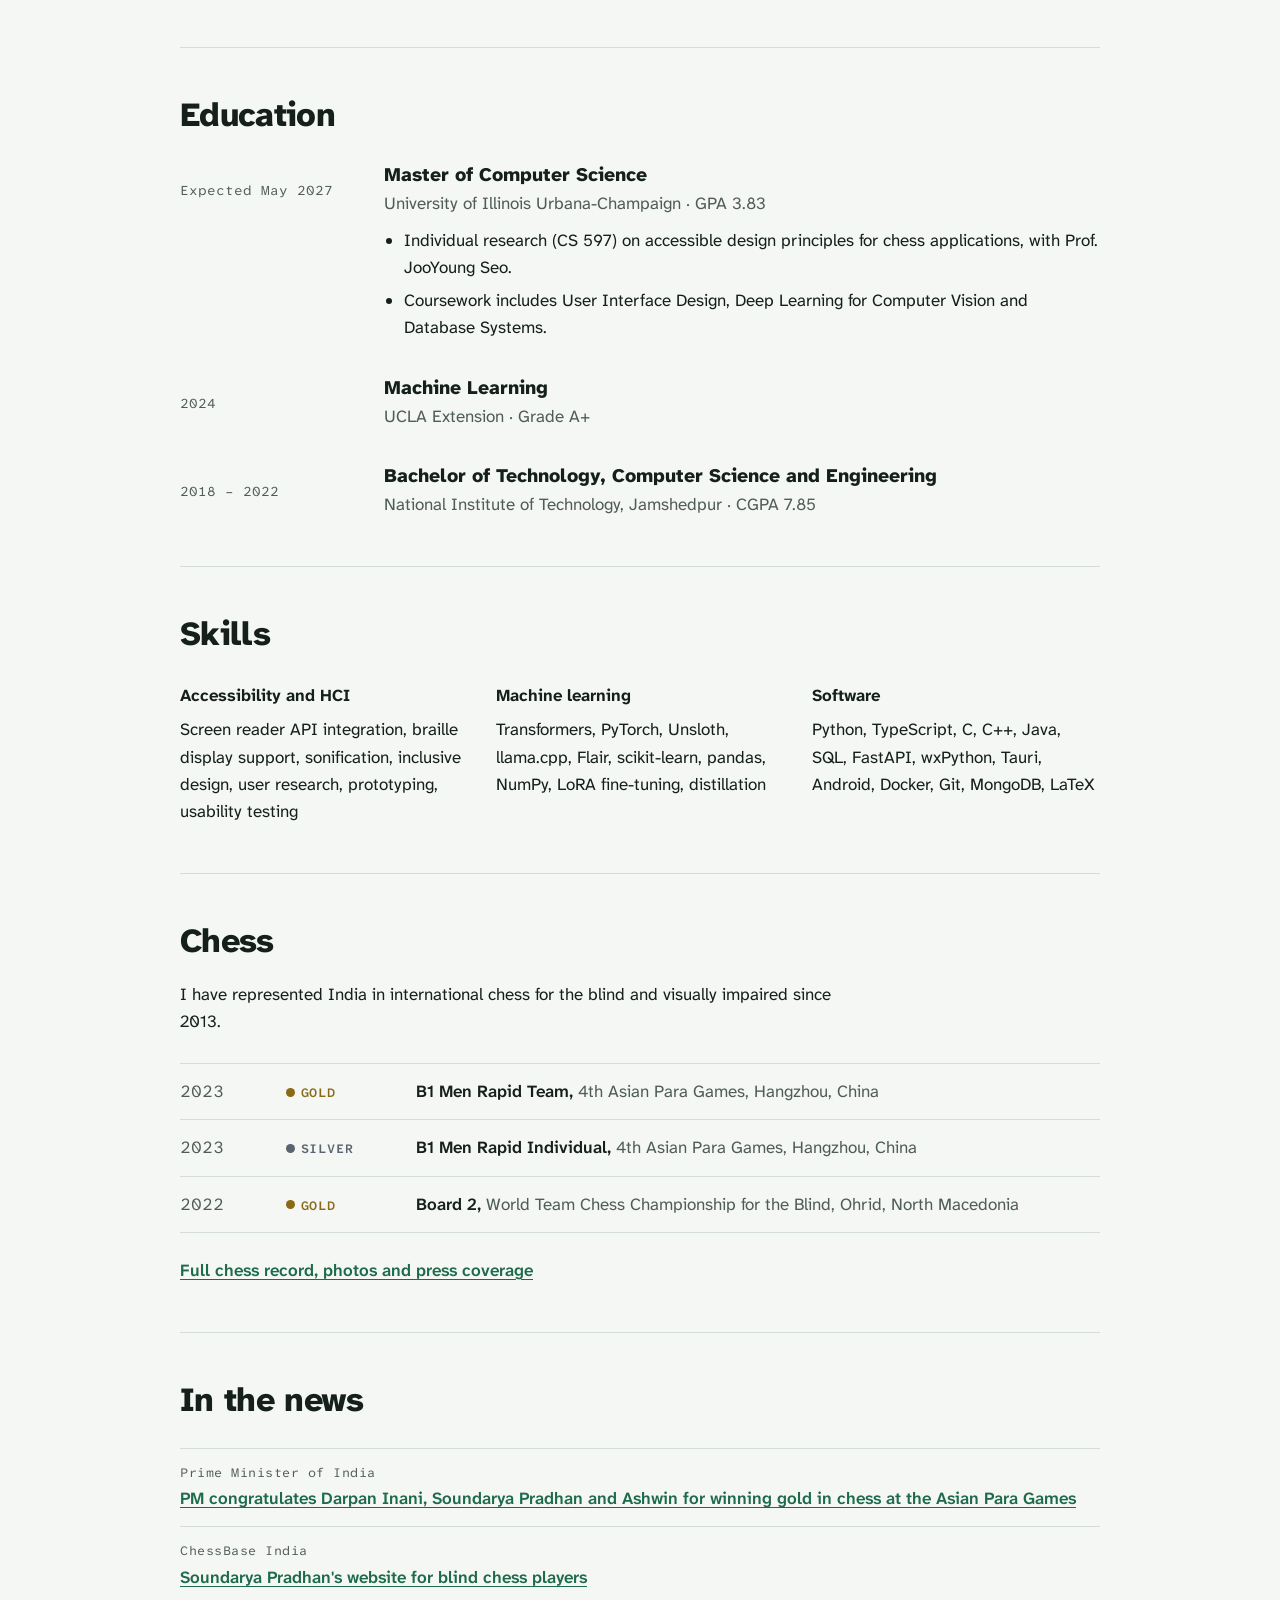
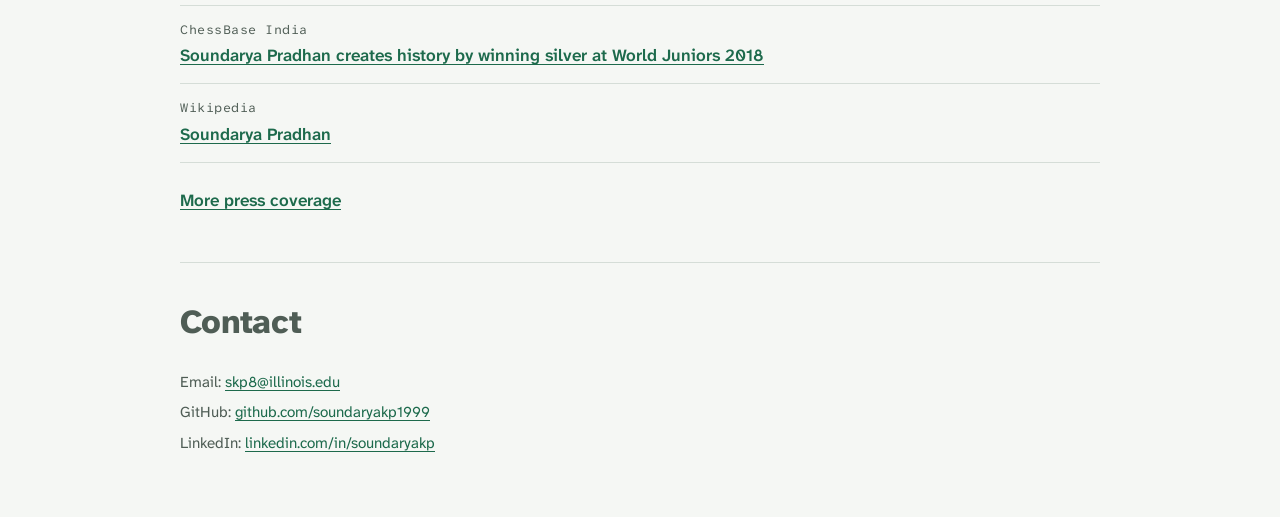
==== commit a3ffe20d: "Fix screen reader reading of results, stats and press lines Grid items dropped the spaces between ye" ====
--- a/index.html
+++ b/index.html
@@ -291,9 +291,9 @@
       <h2 class="section-title" id="chess-heading">Chess</h2>
       <p class="chess-intro">I have represented India in international chess for the blind and visually impaired since 2013.</p>
       <ul class="medals" aria-label="Chess highlights">
-        <li><span class="yr">2023</span> <span class="medal gold">Gold</span> <span class="what"><strong>B1 Men Rapid Team,</strong> <span>4th Asian Para Games, Hangzhou, China</span></span></li>
-        <li><span class="yr">2023</span> <span class="medal silver">Silver</span> <span class="what"><strong>B1 Men Rapid Individual,</strong> <span>4th Asian Para Games, Hangzhou, China</span></span></li>
-        <li><span class="yr">2022</span> <span class="medal gold">Gold</span> <span class="what"><strong>Board 2,</strong> <span>World Team Chess Championship for the Blind, Ohrid, North Macedonia</span></span></li>
+        <li><span class="yr" aria-hidden="true">2023</span> <span class="medal gold" aria-hidden="true">Gold</span> <span class="what"><span class="sr">2023, Gold: </span><strong>B1 Men Rapid Team,</strong> <span>4th Asian Para Games, Hangzhou, China</span></span></li>
+        <li><span class="yr" aria-hidden="true">2023</span> <span class="medal silver" aria-hidden="true">Silver</span> <span class="what"><span class="sr">2023, Silver: </span><strong>B1 Men Rapid Individual,</strong> <span>4th Asian Para Games, Hangzhou, China</span></span></li>
+        <li><span class="yr" aria-hidden="true">2022</span> <span class="medal gold" aria-hidden="true">Gold</span> <span class="what"><span class="sr">2022, Gold: </span><strong>Board 2,</strong> <span>World Team Chess Championship for the Blind, Ohrid, North Macedonia</span></span></li>
       </ul>
       <a class="more-link" href="chess.html">Full chess record, photos and press coverage</a>
     </section>
@@ -301,10 +301,10 @@
     <section class="block" id="press" aria-labelledby="press-heading">
       <h2 class="section-title" id="press-heading">In the news</h2>
       <ul class="press">
-        <li><span class="src">Prime Minister of India:</span> <a href="https://www.pmindia.gov.in/en/news_updates/pm-congratulates-darpan-inani-soundrya-pradhan-ashwin-for-winning-gold-in-chess-at-asian-para-games/">PM congratulates Darpan Inani, Soundarya Pradhan and Ashwin for winning gold in chess at the Asian Para Games</a></li>
-        <li><span class="src">ChessBase India:</span> <a href="https://chessbase.in/news/Soundarya-Pradhan-website-for-blind-chess-players">Soundarya Pradhan's website for blind chess players</a></li>
-        <li><span class="src">ChessBase India:</span> <a href="https://chessbase.in/news/Soundarya_Silver_at_World_Juniors_2018">Soundarya Pradhan creates history by winning silver at World Juniors 2018</a></li>
-        <li><span class="src">Wikipedia:</span> <a href="https://en.wikipedia.org/wiki/Soundarya_Pradhan">Soundarya Pradhan</a></li>
+        <li><span class="src" aria-hidden="true">Prime Minister of India</span> <span class="headline"><span class="sr">Prime Minister of India: </span><a href="https://www.pmindia.gov.in/en/news_updates/pm-congratulates-darpan-inani-soundrya-pradhan-ashwin-for-winning-gold-in-chess-at-asian-para-games/">PM congratulates Darpan Inani, Soundarya Pradhan and Ashwin for winning gold in chess at the Asian Para Games</a></span></li>
+        <li><span class="src" aria-hidden="true">ChessBase India</span> <span class="headline"><span class="sr">ChessBase India: </span><a href="https://chessbase.in/news/Soundarya-Pradhan-website-for-blind-chess-players">Soundarya Pradhan's website for blind chess players</a></span></li>
+        <li><span class="src" aria-hidden="true">ChessBase India</span> <span class="headline"><span class="sr">ChessBase India: </span><a href="https://chessbase.in/news/Soundarya_Silver_at_World_Juniors_2018">Soundarya Pradhan creates history by winning silver at World Juniors 2018</a></span></li>
+        <li><span class="src" aria-hidden="true">Wikipedia</span> <span class="headline"><span class="sr">Wikipedia: </span><a href="https://en.wikipedia.org/wiki/Soundarya_Pradhan">Soundarya Pradhan</a></span></li>
       </ul>
       <a class="more-link" href="chess.html#press">More press coverage</a>
     </section>
--- a/styles.css
+++ b/styles.css
@@ -214,3 +214,6 @@
 
 /* Square photo in gallery */
 figure.photo-narrow { max-width: 420px; }
+
+/* Text for screen readers only */
+.sr { position: absolute; width: 1px; height: 1px; padding: 0; margin: -1px; overflow: hidden; clip: rect(0 0 0 0); white-space: nowrap; border: 0; }
